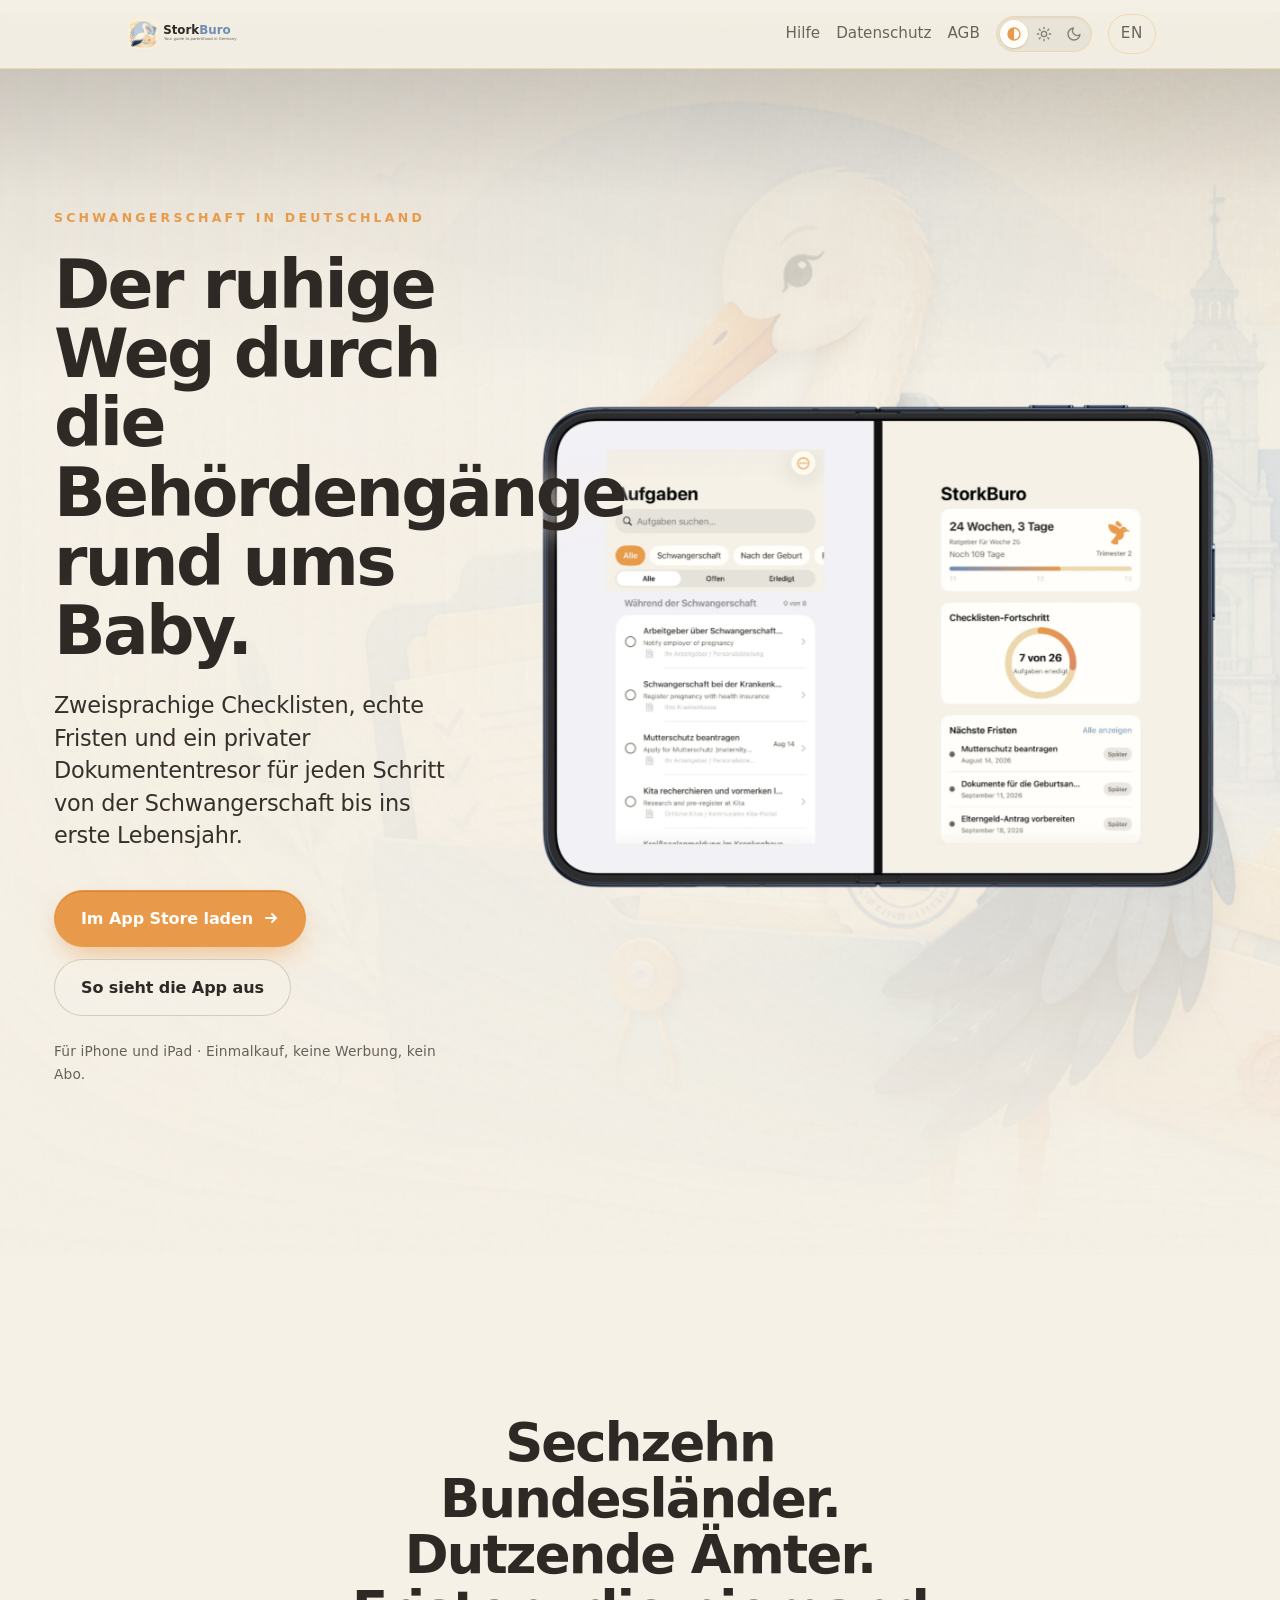
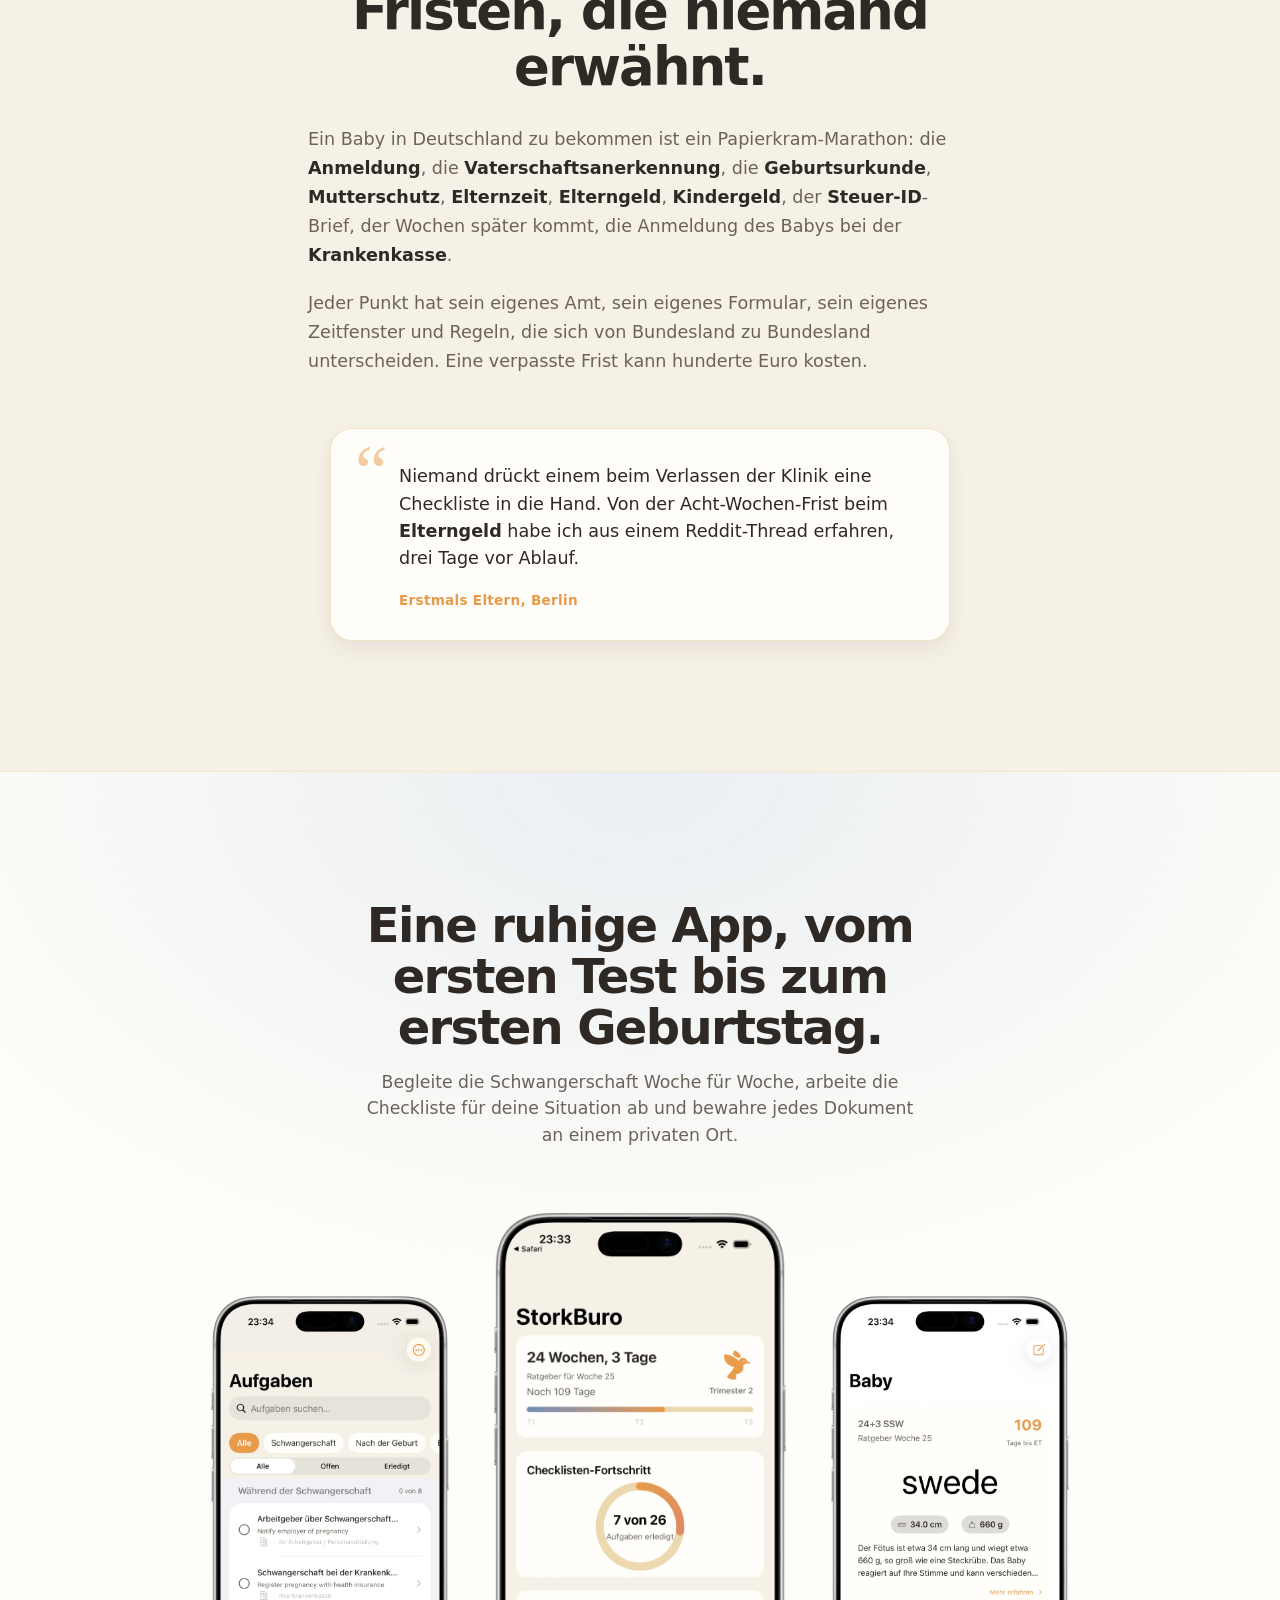
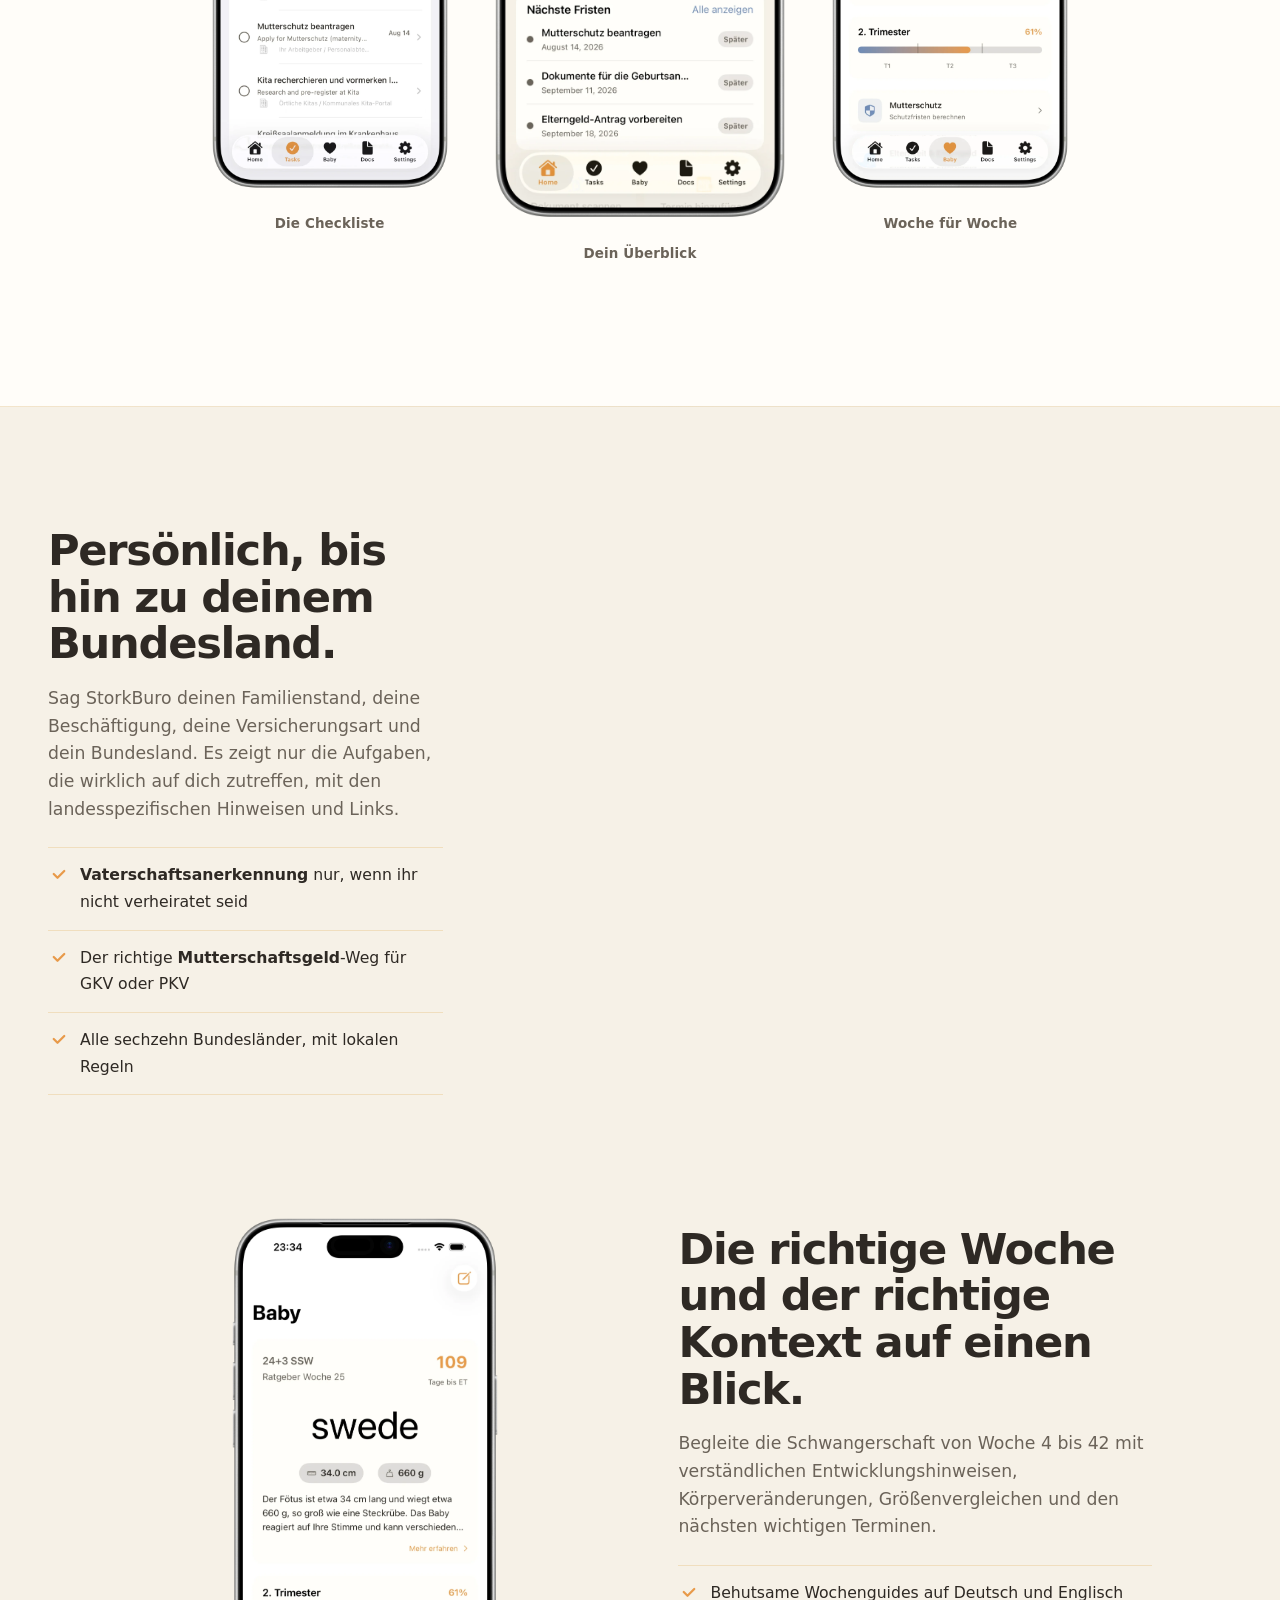
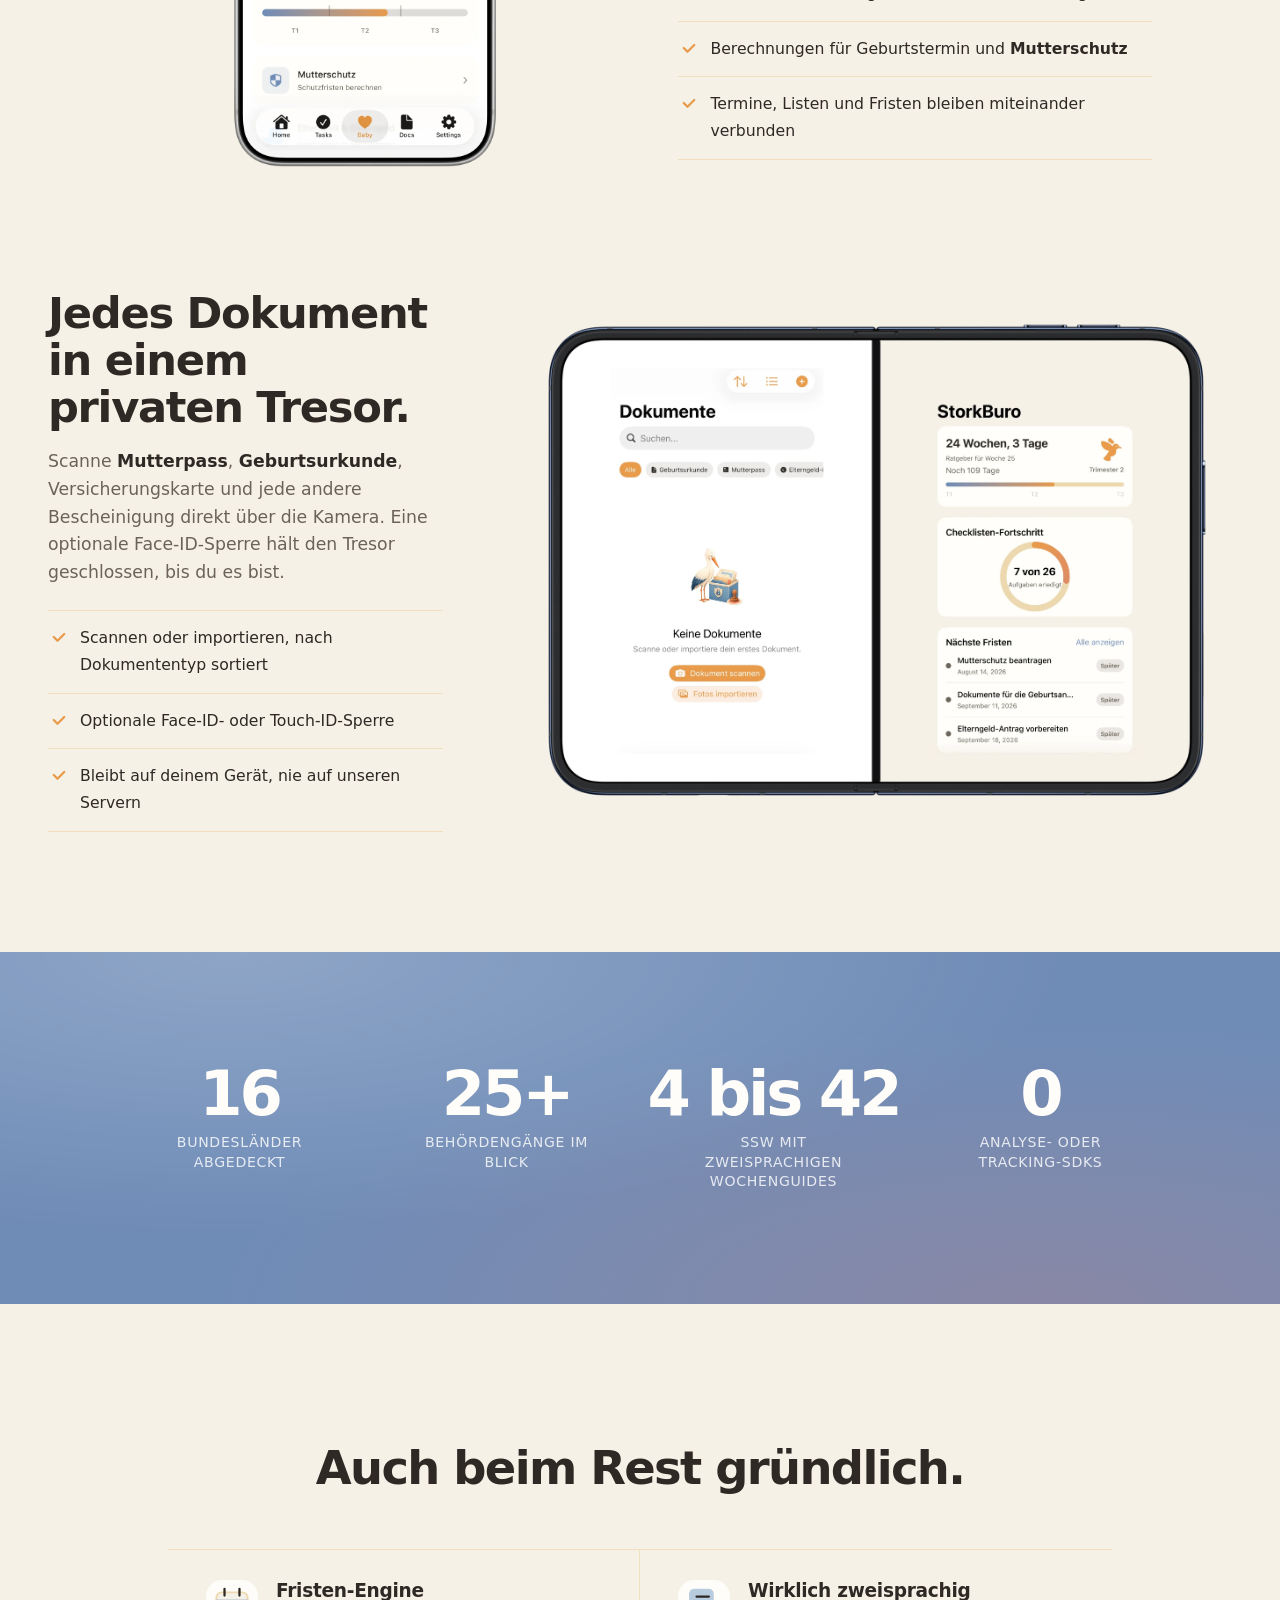
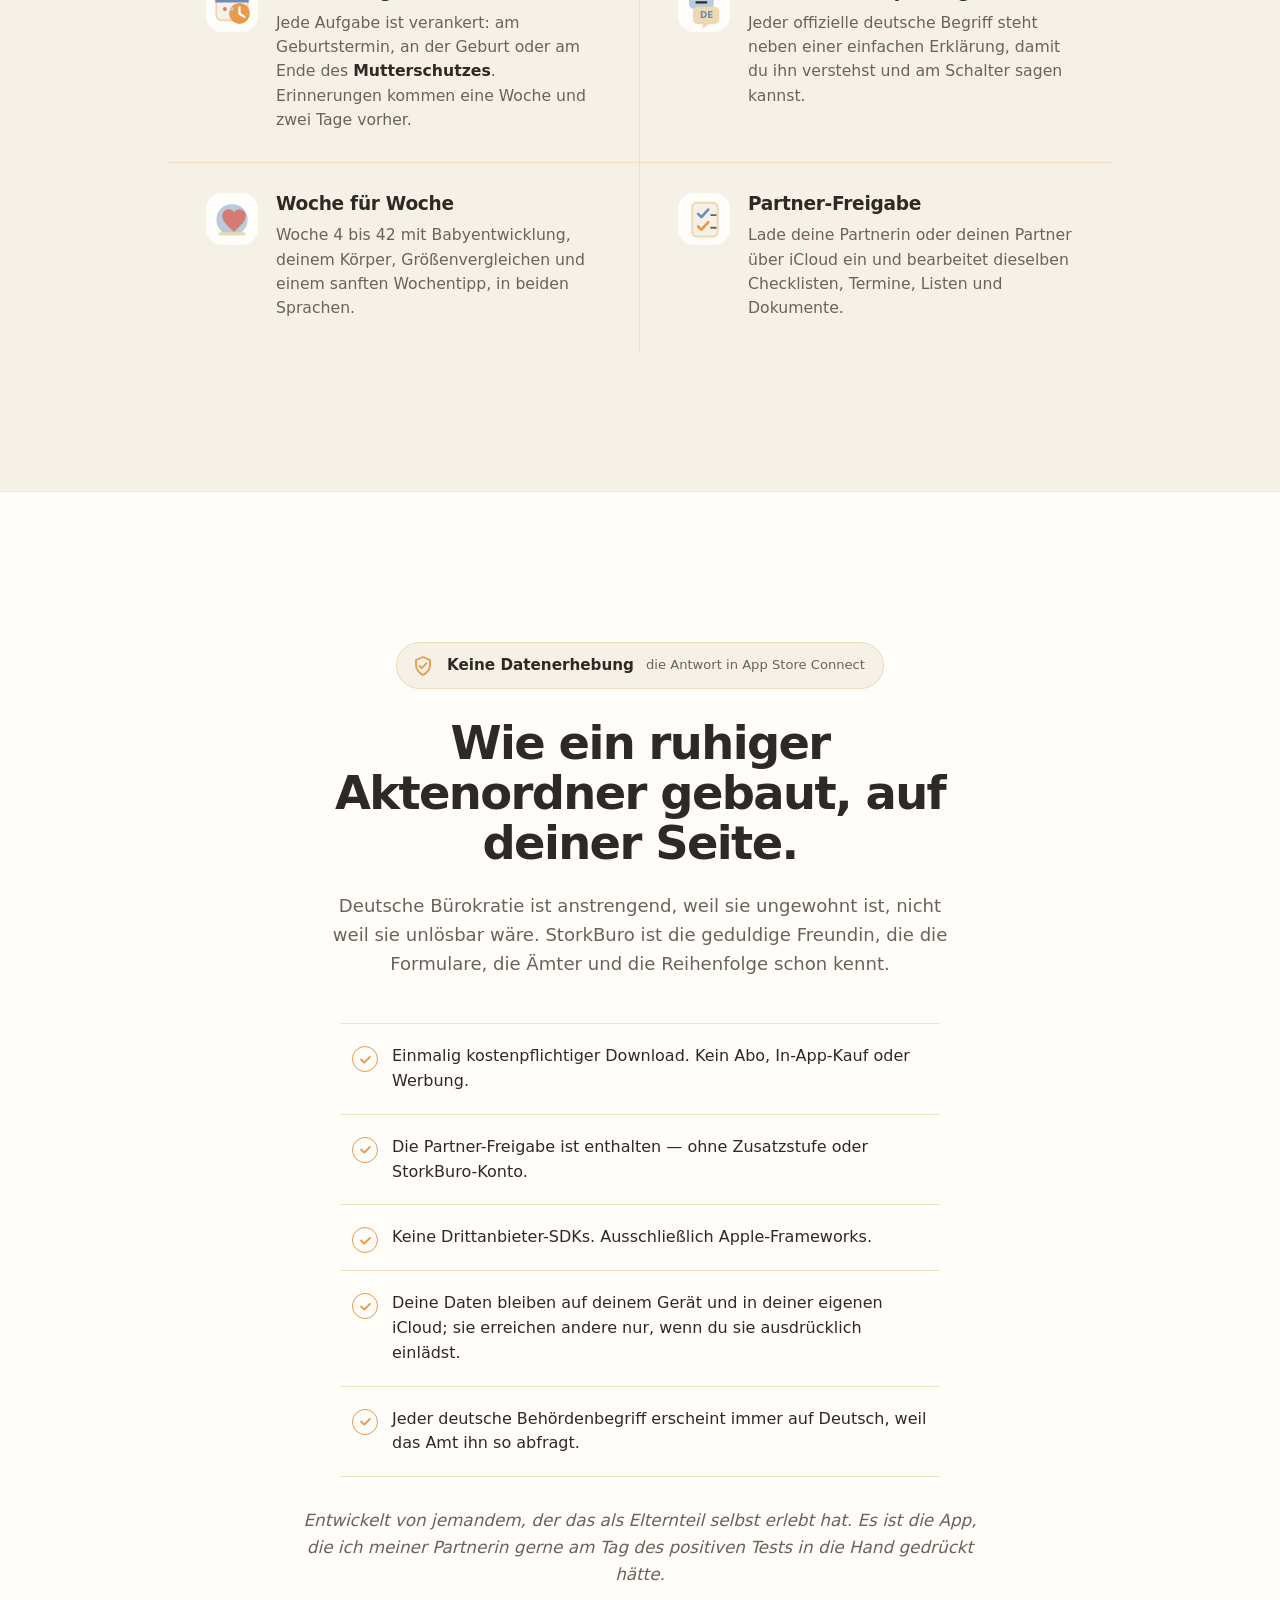
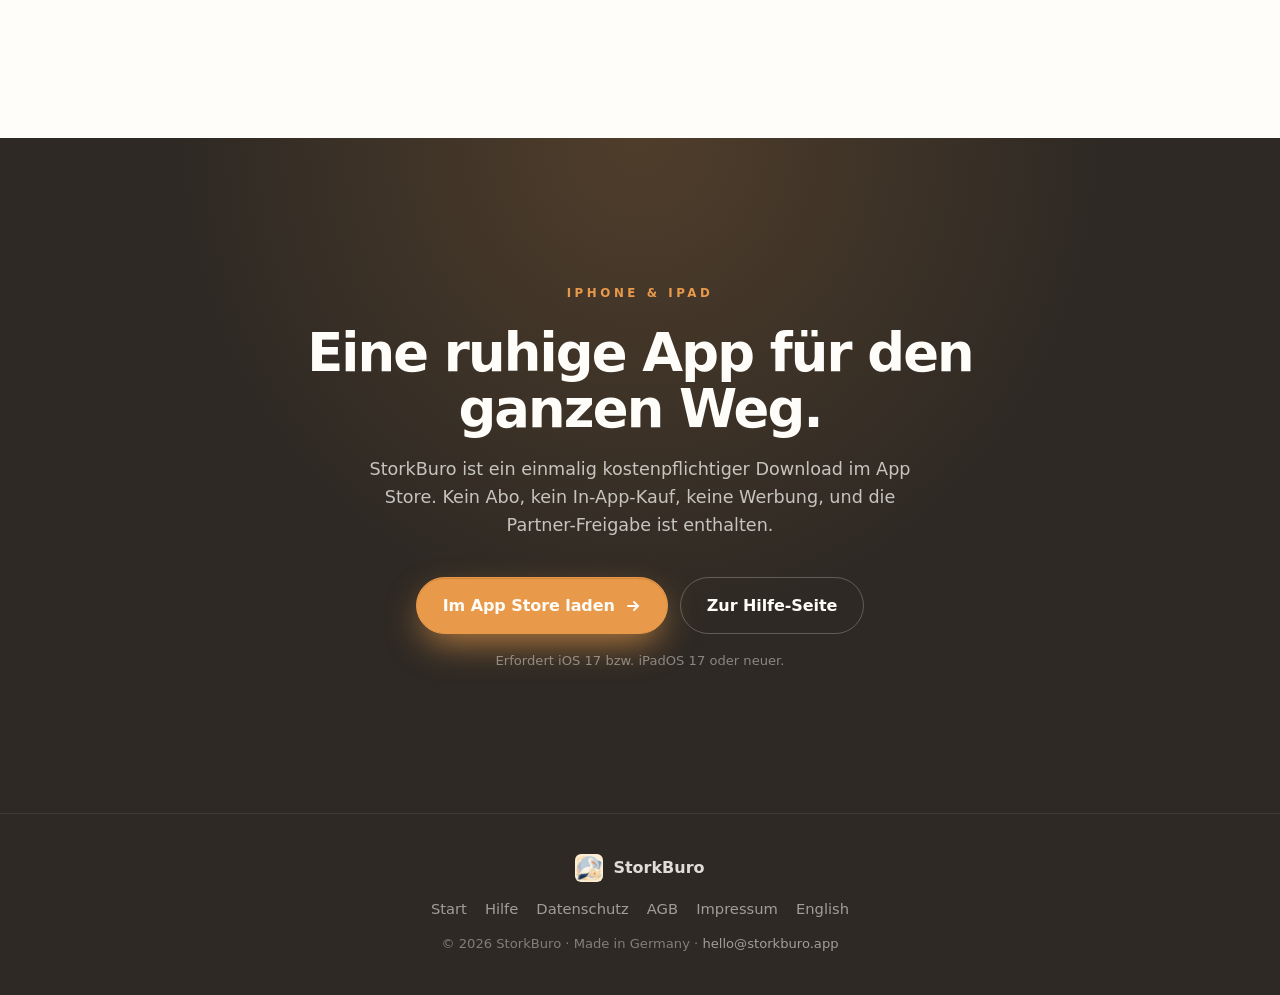
==== de/index.html @ 88c2c249 "init StorkBuro website" ====
<!DOCTYPE html><html lang="de"> <head><meta charset="UTF-8"><meta name="viewport" content="width=device-width, initial-scale=1.0"><title>StorkBuro — Der ruhige Bürokratie-Begleiter für Eltern in Deutschland</title><meta name="description" content="StorkBuro ist die datenschutzfreundliche iPhone- und iPad-App, die Eltern Schritt für Schritt durch die Bürokratie rund um die Geburt in Deutschland führt: zweisprachige Checklisten, Fristen, Dokumenten-Tresor, Schwangerschafts-Tracker. Einmalkauf für iPhone und iPad."><meta name="theme-color" content="#F6F1E7"><link rel="canonical" href="https://storkburo.app/de/"><script>(function(){try{var t=localStorage.getItem('storkburo-theme');if(t==='light'||t==='dark')document.documentElement.setAttribute('data-theme',t);}catch(e){}})();</script><meta property="og:title" content="StorkBuro — Der ruhige Bürokratie-Begleiter für Eltern in Deutschland"><meta property="og:description" content="StorkBuro ist die datenschutzfreundliche iPhone- und iPad-App, die Eltern Schritt für Schritt durch die Bürokratie rund um die Geburt in Deutschland führt: zweisprachige Checklisten, Fristen, Dokumenten-Tresor, Schwangerschafts-Tracker. Einmalkauf für iPhone und iPad."><meta property="og:type" content="website"><meta property="og:url" content="https://storkburo.app/de/"><meta property="og:image" content="https://storkburo.app/assets/social/og-hero-1200x630.png"><meta property="og:locale" content="de_DE"><meta property="og:locale:alternate" content="en_GB"><meta name="twitter:card" content="summary_large_image"><meta name="twitter:title" content="StorkBuro — Der ruhige Bürokratie-Begleiter für Eltern in Deutschland"><meta name="twitter:description" content="StorkBuro ist die datenschutzfreundliche iPhone- und iPad-App, die Eltern Schritt für Schritt durch die Bürokratie rund um die Geburt in Deutschland führt: zweisprachige Checklisten, Fristen, Dokumenten-Tresor, Schwangerschafts-Tracker. Einmalkauf für iPhone und iPad."><meta name="twitter:image" content="https://storkburo.app/assets/social/og-hero-1200x630.png"><link rel="icon" type="image/svg+xml" href="/assets/icons/favicon.svg"><link rel="icon" type="image/png" sizes="32x32" href="/assets/icons/favicon-32.png"><link rel="icon" type="image/png" sizes="16x16" href="/assets/icons/favicon-16.png"><link rel="apple-touch-icon" sizes="180x180" href="/assets/icons/apple-touch-icon.png"><link rel="alternate" hreflang="en" href="https://storkburo.app/"><link rel="alternate" hreflang="de" href="https://storkburo.app/de/"><link rel="alternate" hreflang="x-default" href="https://storkburo.app/"><link rel="stylesheet" href="/_astro/index.DBQy7M6f.css">
<link rel="stylesheet" href="/_astro/index.BB18Dica.css"></head> <body> <header class="site-header" data-sticky="true"> <nav class="site-nav" aria-label="Hauptnavigation"> <a class="brand" href="/de/" aria-label="StorkBuro Startseite"> <img src="/assets/brand/storkburo-lockup-horizontal.svg" alt="StorkBuro"> </a> <div class="nav-links"> <a href="/de/support/">Hilfe</a> <a href="/de/privacy/">Datenschutz</a> <a href="/de/terms/">AGB</a> <div id="theme-toggle" class="theme-segment theme-segment--md" role="radiogroup" aria-label="Erscheinungsbild"> <button type="button" role="radio" aria-checked="true" tabindex="0" data-theme-value="auto" class="theme-segment-btn" aria-label="Automatisch (Systemstandard)" title="Automatisch (Systemstandard)"> <svg viewBox="0 0 24 24" width="16" height="16" fill="none" stroke="currentColor" stroke-width="2" stroke-linecap="round" stroke-linejoin="round" aria-hidden="true"> <circle cx="12" cy="12" r="9"></circle> <path d="M12 3a9 9 0 0 0 0 18z" fill="currentColor" stroke="none"></path> </svg> </button> <button type="button" role="radio" aria-checked="false" tabindex="-1" data-theme-value="light" class="theme-segment-btn" aria-label="Hellmodus" title="Hellmodus"> <svg viewBox="0 0 24 24" width="16" height="16" fill="none" stroke="currentColor" stroke-width="2" stroke-linecap="round" stroke-linejoin="round" aria-hidden="true"> <circle cx="12" cy="12" r="4"></circle> <path d="M12 2v2M12 20v2M4.93 4.93l1.41 1.41M17.66 17.66l1.41 1.41M2 12h2M20 12h2M4.93 19.07l1.41-1.41M17.66 6.34l1.41-1.41"></path> </svg> </button> <button type="button" role="radio" aria-checked="false" tabindex="-1" data-theme-value="dark" class="theme-segment-btn" aria-label="Dunkelmodus" title="Dunkelmodus"> <svg viewBox="0 0 24 24" width="16" height="16" fill="none" stroke="currentColor" stroke-width="2" stroke-linecap="round" stroke-linejoin="round" aria-hidden="true"> <path d="M21 12.79A9 9 0 1 1 11.21 3 7 7 0 0 0 21 12.79z"></path> </svg> </button> </div> <a class="lang-toggle" href="/" aria-label="Read in English">EN</a> </div> </nav> </header>  <main> <section class="hero" aria-labelledby="hero-headline"> <div class="hero-bg" aria-hidden="true"> <img src="/assets/illustrations/website-hero.png" alt="" width="1792" height="941" loading="eager" decoding="async" fetchpriority="high"> <div class="hero-veil"></div> <div class="hero-grain"></div> </div> <div class="hero-layout"> <div class="hero-content"> <p class="hero-eyebrow">Schwangerschaft in Deutschland</p> <h1 id="hero-headline" class="hero-headline">Der ruhige Weg durch die Behördengänge rund ums Baby.</h1> <p class="hero-lede">Zweisprachige Checklisten, echte Fristen und ein privater Dokumententresor für jeden Schritt von der Schwangerschaft bis ins erste Lebensjahr.</p> <div class="hero-cta-row"> <a href="#download" class="cta-primary"> Im App Store laden <svg width="16" height="16" viewBox="0 0 16 16" fill="none" stroke="currentColor" stroke-width="2" stroke-linecap="round" aria-hidden="true"> <path d="M3 8h10M9 4l4 4-4 4"></path> </svg> </a> <a href="#showcase" class="cta-ghost">So sieht die App aus</a> </div> <p class="hero-meta">Für iPhone und iPad · Einmalkauf, keine Werbung, kein Abo.</p> </div> <figure class="device-mockup device-mockup--duo hero-device"> <img src="/assets/devices/de/duo-tasks-dashboard.webp" alt="Design-Mock-up von StorkBuro auf einem geöffneten iPhone Duo: Aufgaben und Schwangerschaftsübersicht nebeneinander." width="3093" height="2247" loading="eager" decoding="async" fetchpriority="high"> </figure> </div> </section>  <section class="story" id="story"> <div class="story-inner fade-in"> <h2>Sechzehn Bundesländer. Dutzende Ämter. Fristen, die niemand erwähnt.</h2> <p>
Ein Baby in Deutschland zu bekommen ist ein Papierkram-Marathon: die <strong>Anmeldung</strong>, die <strong>Vaterschaftsanerkennung</strong>, die <strong>Geburtsurkunde</strong>, <strong>Mutterschutz</strong>, <strong>Elternzeit</strong>, <strong>Elterngeld</strong>, <strong>Kindergeld</strong>, der <strong>Steuer-ID</strong>-Brief, der Wochen später kommt, die Anmeldung des Babys bei der <strong>Krankenkasse</strong>.
</p> <p>
Jeder Punkt hat sein eigenes Amt, sein eigenes Formular, sein eigenes Zeitfenster und Regeln, die sich von Bundesland zu Bundesland unterscheiden. Eine verpasste Frist kann hunderte Euro kosten.
</p> <figure class="story-quote"> <p>Niemand drückt einem beim Verlassen der Klinik eine Checkliste in die Hand. Von der Acht-Wochen-Frist beim <strong>Elterngeld</strong> habe ich aus einem Reddit-Thread erfahren, drei Tage vor Ablauf.</p> <figcaption>Erstmals Eltern, Berlin</figcaption> </figure> </div> </section>  <section class="showcase" id="showcase"> <div class="showcase-header fade-in"> <h2>Eine ruhige App, vom ersten Test bis zum ersten Geburtstag.</h2> <p>Begleite die Schwangerschaft Woche für Woche, arbeite die Checkliste für deine Situation ab und bewahre jedes Dokument an einem privaten Ort.</p> </div> <div class="showcase-stage"> <div class="showcase-item showcase-item--left"> <figure class="device-mockup device-mockup--iphone "> <img src="/assets/devices/de/iphone-17-pro-max-tasks.webp" alt="StorkBuro-Aufgaben auf dem iPhone 17 Pro Max: eine zweisprachige Checkliste deutscher Behördengänge." width="1470" height="3000" loading="lazy" decoding="async" fetchpriority="auto"> </figure> <p class="showcase-caption">Die Checkliste</p> </div> <div class="showcase-item showcase-item--lead"> <figure class="device-mockup device-mockup--iphone "> <img src="/assets/devices/de/iphone-17-pro-max-dashboard.webp" alt="StorkBuro auf dem iPhone 17 Pro Max mit aktueller Schwangerschaftswoche, Trimester-Fortschritt, Checklisten-Fortschritt und den nächsten Fristen." width="1470" height="3000" loading="lazy" decoding="async" fetchpriority="auto"> </figure> <p class="showcase-caption">Dein Überblick</p> </div> <div class="showcase-item showcase-item--right"> <figure class="device-mockup device-mockup--iphone "> <img src="/assets/devices/de/iphone-17-pro-max-baby.webp" alt="StorkBuro-Schwangerschafts-Tracker auf dem iPhone 17 Pro Max mit aktueller Woche, Größenvergleich, Länge und Gewicht." width="1470" height="3000" loading="lazy" decoding="async" fetchpriority="auto"> </figure> <p class="showcase-caption">Woche für Woche</p> </div> </div> </section>  <section class="feature-split feature-split--duo"> <div class="fs-copy fade-in"> <h2>Persönlich, bis hin zu deinem Bundesland.</h2> <p>
Sag StorkBuro deinen Familienstand, deine Beschäftigung, deine Versicherungsart und dein Bundesland. Es zeigt nur die Aufgaben, die wirklich auf dich zutreffen, mit den landesspezifischen Hinweisen und Links.
</p> <ul class="fs-points"> <li><strong>Vaterschaftsanerkennung</strong> nur, wenn ihr nicht verheiratet seid</li> <li>Der richtige <strong>Mutterschaftsgeld</strong>-Weg für GKV oder PKV</li> <li>Alle sechzehn Bundesländer, mit lokalen Regeln</li> </ul> </div> <div class="fs-media"> <figure class="device-mockup device-mockup--duo "> <img src="/assets/devices/de/duo-tasks-settings.webp" alt="Duo-Design-Mock-up von StorkBuro mit personalisierter Aufgabenliste und Schwangerschaftseinstellungen nebeneinander." width="3093" height="2247" loading="lazy" decoding="async" fetchpriority="auto"> </figure> </div> </section>  <section class="feature-split feature-split--reverse"> <div class="fs-copy fade-in"> <h2>Die richtige Woche und der richtige Kontext auf einen Blick.</h2> <p>
Begleite die Schwangerschaft von Woche 4 bis 42 mit verständlichen Entwicklungshinweisen, Körperveränderungen, Größenvergleichen und den nächsten wichtigen Terminen.
</p> <ul class="fs-points"> <li>Behutsame Wochenguides auf Deutsch und Englisch</li> <li>Berechnungen für Geburtstermin und <strong>Mutterschutz</strong></li> <li>Termine, Listen und Fristen bleiben miteinander verbunden</li> </ul> </div> <div class="fs-media"> <figure class="device-mockup device-mockup--iphone "> <img src="/assets/devices/de/iphone-17-pro-max-baby.webp" alt="StorkBuros Schwangerschaftsbegleitung Woche für Woche auf dem iPhone 17 Pro Max." width="1470" height="3000" loading="lazy" decoding="async" fetchpriority="auto"> </figure> </div> </section>  <section class="feature-split feature-split--duo"> <div class="fs-copy fade-in"> <h2>Jedes Dokument in einem privaten Tresor.</h2> <p>
Scanne <strong>Mutterpass</strong>, <strong>Geburtsurkunde</strong>, Versicherungskarte und jede andere Bescheinigung direkt über die Kamera. Eine optionale Face-ID-Sperre hält den Tresor geschlossen, bis du es bist.
</p> <ul class="fs-points"> <li>Scannen oder importieren, nach Dokumententyp sortiert</li> <li>Optionale Face-ID- oder Touch-ID-Sperre</li> <li>Bleibt auf deinem Gerät, nie auf unseren Servern</li> </ul> </div> <div class="fs-media"> <figure class="device-mockup device-mockup--duo "> <img src="/assets/devices/de/duo-docs-dashboard.webp" alt="Duo-Design-Mock-up von StorkBuro mit privatem Dokumenten-Tresor neben der Schwangerschaftsübersicht." width="3093" height="2247" loading="lazy" decoding="async" fetchpriority="auto"> </figure> </div> </section>  <section class="highlights" aria-label="StorkBuro auf einen Blick"> <div class="highlights-grid"> <div class="highlight-item fade-in"><h3>16</h3><p>Bundesländer abgedeckt</p></div> <div class="highlight-item fade-in"><h3>25+</h3><p>Behördengänge im Blick</p></div> <div class="highlight-item fade-in"><h3>4&nbsp;bis&nbsp;42</h3><p>SSW mit zweisprachigen Wochenguides</p></div> <div class="highlight-item fade-in"><h3>0</h3><p>Analyse- oder Tracking-SDKs</p></div> </div> </section>  <section class="capabilities"> <div class="capabilities-header fade-in"> <h2>Auch beim Rest gründlich.</h2> </div> <div class="capabilities-grid"> <div class="capability fade-in"> <img src="/assets/ui/feature-deadlines.svg" alt=""> <div> <h3>Fristen-Engine</h3> <p>Jede Aufgabe ist verankert: am Geburtstermin, an der Geburt oder am Ende des <strong>Mutterschutzes</strong>. Erinnerungen kommen eine Woche und zwei Tage vorher.</p> </div> </div> <div class="capability fade-in"> <img src="/assets/ui/feature-bilingual.svg" alt=""> <div> <h3>Wirklich zweisprachig</h3> <p>Jeder offizielle deutsche Begriff steht neben einer einfachen Erklärung, damit du ihn verstehst und am Schalter sagen kannst.</p> </div> </div> <div class="capability fade-in"> <img src="/assets/ui/feature-pregnancy.svg" alt=""> <div> <h3>Woche für Woche</h3> <p>Woche 4 bis 42 mit Babyentwicklung, deinem Körper, Größenvergleichen und einem sanften Wochentipp, in beiden Sprachen.</p> </div> </div> <div class="capability fade-in"> <img src="/assets/ui/feature-checklists.svg" alt=""> <div> <h3>Partner-Freigabe</h3> <p>Lade deine Partnerin oder deinen Partner über iCloud ein und bearbeitet dieselben Checklisten, Termine, Listen und Dokumente.</p> </div> </div> </div> </section>  <section class="privacy"> <div class="privacy-inner fade-in"> <span class="privacy-badge"> <svg viewBox="0 0 24 24" aria-hidden="true"> <path d="M12 3l7 3v5c0 5-3.5 8-7 10-3.5-2-7-5-7-10V6l7-3z"></path> <path d="M8.5 12l2.2 2.2 4.8-5"></path> </svg> <b>Keine Datenerhebung</b> <span>die Antwort in App Store Connect</span> </span> <h2>Wie ein ruhiger Aktenordner gebaut, auf deiner Seite.</h2> <p class="privacy-lede">
Deutsche Bürokratie ist anstrengend, weil sie ungewohnt ist, nicht weil sie unlösbar wäre. StorkBuro ist die geduldige Freundin, die die Formulare, die Ämter und die Reihenfolge schon kennt.
</p> <ul class="promise"> <li>Einmalig kostenpflichtiger Download. Kein Abo, In-App-Kauf oder Werbung.</li> <li>Die Partner-Freigabe ist enthalten — ohne Zusatzstufe oder StorkBuro-Konto.</li> <li>Keine Drittanbieter-SDKs. Ausschließlich Apple-Frameworks.</li> <li>Deine Daten bleiben auf deinem Gerät und in deiner eigenen iCloud; sie erreichen andere nur, wenn du sie ausdrücklich einlädst.</li> <li>Jeder deutsche Behördenbegriff erscheint immer auf Deutsch, weil das Amt ihn so abfragt.</li> </ul> <p class="privacy-coda">
Entwickelt von jemandem, der das als Elternteil selbst erlebt hat. Es ist die App, die ich meiner Partnerin gerne am Tag des positiven Tests in die Hand gedrückt hätte.
</p> </div> </section>  <section class="cta-section" id="download"> <div class="cta-section-inner"> <p class="cta-eyebrow fade-in">iPhone &amp; iPad</p> <h2 class="fade-in">Eine ruhige App für den ganzen Weg.</h2> <p class="lead fade-in">
StorkBuro ist ein einmalig kostenpflichtiger Download im App Store. Kein Abo, kein In-App-Kauf, keine Werbung, und die Partner-Freigabe ist enthalten.
</p> <div class="cta-row fade-in"> <a href="#" class="cta-primary" id="app-store-link" data-todo="APP_STORE_URL in src/config.ts eintragen, sobald der App-Store-Link existiert.">
Im App Store laden
<svg width="16" height="16" viewBox="0 0 16 16" fill="none" stroke="currentColor" stroke-width="2" stroke-linecap="round" aria-hidden="true"><path d="M3 8h10M9 4l4 4-4 4"></path></svg> </a> <a href="/de/support/" class="cta-ghost">Zur Hilfe-Seite</a> </div> <p class="form-note fade-in">Erfordert iOS 17 bzw. iPadOS 17 oder neuer.</p> </div> </section> </main> <script>
    const io = new IntersectionObserver((entries) => {
      entries.forEach(e => { if (e.isIntersecting) e.target.classList.add('visible'); });
    }, { threshold: 0.12, rootMargin: '0px 0px -60px 0px' });
    document.querySelectorAll('.fade-in').forEach(el => io.observe(el));
  </script>  <footer class="site-footer"> <div class="footer-brand"> <img src="/assets/brand/storkburo-mark.svg" alt=""> <span>StorkBuro</span> </div> <nav class="footer-links" aria-label="Fußzeile"> <a href="/de/">Start</a> <a href="/de/support/">Hilfe</a> <a href="/de/privacy/">Datenschutz</a> <a href="/de/terms/">AGB</a> <a href="/de/impressum/">Impressum</a> <a href="/">English</a> </nav> <p>
&copy; 2026 StorkBuro &middot; Made in Germany &middot;
<a class="mail" href="mailto:hello@storkburo.app">hello@storkburo.app</a> </p> </footer> <script src="/assets/theme.js" defer></script> </body> </html>
---- _astro/index.DBQy7M6f.css ----
*,*:before,*:after{box-sizing:border-box;margin:0;padding:0}:root{--background: #F6F1E7;--background-secondary: #EED8B0;--surface: #FFFDF9;--parchment: #EED8B0;--powder-blue: #B8CCE0;--storybook-blue: #6F8CB7;--stork-beak: #E89A4A;--stork-beak-hover: #D08236;--soft-coral: #D47C73;--text-primary: #2E2924;--text-secondary: #6B6359;--inverse-band: #2E2924;--inverse-band-on: #FFFDF9;--card-radius: 16px;--card-shadow: 0 18px 45px rgba(46, 41, 36, .1);--soft-shadow: 0 8px 20px rgba(46, 41, 36, .08);--shadow: 0 8px 20px rgba(46, 41, 36, .08)}@media(prefers-color-scheme:dark){:root:not([data-theme=light]){--background: #1C1B19;--background-secondary: #292621;--surface: #33302B;--parchment: #61543D;--powder-blue: #596B82;--storybook-blue: #85A1C9;--stork-beak: #F0A657;--stork-beak-hover: #F5B775;--soft-coral: #E08A80;--text-primary: #F0EAE0;--text-secondary: #A69E91;--inverse-band: #0F0E0C;--inverse-band-on: #F0EAE0;--card-shadow: 0 18px 45px rgba(0, 0, 0, .35);--soft-shadow: 0 8px 20px rgba(0, 0, 0, .28);--shadow: 0 8px 20px rgba(0, 0, 0, .32)}}:root[data-theme=dark]{--background: #1C1B19;--background-secondary: #292621;--surface: #33302B;--parchment: #61543D;--powder-blue: #596B82;--storybook-blue: #85A1C9;--stork-beak: #F0A657;--stork-beak-hover: #F5B775;--soft-coral: #E08A80;--text-primary: #F0EAE0;--text-secondary: #A69E91;--inverse-band: #0F0E0C;--inverse-band-on: #F0EAE0;--card-shadow: 0 18px 45px rgba(0, 0, 0, .35);--soft-shadow: 0 8px 20px rgba(0, 0, 0, .28);--shadow: 0 8px 20px rgba(0, 0, 0, .32)}html{font-size:16px;scroll-behavior:smooth;-webkit-font-smoothing:antialiased;-moz-osx-font-smoothing:grayscale}body{background:var(--background);color:var(--text-primary);font-family:-apple-system,BlinkMacSystemFont,SF Pro Text,Segoe UI,system-ui,sans-serif;line-height:1.7;overflow-x:hidden}h1,h2,h3{font-family:-apple-system,BlinkMacSystemFont,SF Pro Rounded,system-ui,sans-serif;font-weight:700;line-height:1.2;letter-spacing:-.015em;color:var(--text-primary)}a{color:var(--stork-beak);text-decoration-color:#e89a4a59;text-underline-offset:.18em}a:hover{text-decoration-color:var(--stork-beak)}.site-header{background:#f6f1e7eb;border-bottom:1px solid var(--parchment);backdrop-filter:saturate(180%) blur(14px);-webkit-backdrop-filter:saturate(180%) blur(14px)}.site-header[data-sticky=true]{position:sticky;top:0;z-index:50}@media(prefers-color-scheme:dark){:root:not([data-theme=light]) .site-header{background:#1c1b19eb}}:root[data-theme=dark] .site-header{background:#1c1b19eb}.site-nav{display:flex;align-items:center;justify-content:space-between;gap:24px;max-width:1080px;margin:0 auto;padding:14px 24px}.brand{display:inline-flex;align-items:center;text-decoration:none}.brand img{height:36px;width:auto}.nav-links{display:flex;flex-wrap:wrap;align-items:center;gap:16px}.nav-links a{color:var(--text-secondary);font-size:.95rem;text-decoration:none;font-weight:500}.nav-links a:hover,.nav-links a[aria-current=page]{color:var(--text-primary)}.lang-toggle{font-size:.85rem;letter-spacing:.04em;padding:6px 12px;border-radius:999px;border:1px solid var(--parchment);color:var(--text-secondary);text-decoration:none}.lang-toggle:hover{border-color:var(--stork-beak);color:var(--stork-beak)}.theme-segment{display:inline-flex;align-items:center;padding:3px;gap:2px;background:color-mix(in srgb,var(--text-primary) 5%,transparent);border:1px solid var(--parchment);border-radius:999px;box-shadow:inset 0 1px 2px color-mix(in srgb,var(--text-primary) 7%,transparent)}.theme-segment--sm{padding:2px;gap:1px}.theme-segment-btn{display:inline-flex;align-items:center;justify-content:center;width:28px;height:28px;padding:0;background:transparent;border:none;border-radius:999px;color:color-mix(in srgb,var(--text-secondary) 80%,transparent);cursor:pointer;transition:background .18s ease,color .18s ease,box-shadow .18s ease;font-family:inherit}.theme-segment--sm .theme-segment-btn{width:26px;height:26px}.theme-segment-btn:hover{color:var(--text-primary);background:color-mix(in srgb,var(--surface) 50%,transparent)}.theme-segment-btn[aria-checked=true]{background:var(--surface);color:var(--stork-beak);box-shadow:0 1px 2px color-mix(in srgb,var(--text-primary) 14%,transparent),0 0 0 1px color-mix(in srgb,var(--parchment) 60%,transparent)}.theme-segment-btn[aria-checked=true]:hover{background:var(--surface);color:var(--stork-beak)}.theme-segment-btn:focus-visible{outline:2px solid var(--stork-beak);outline-offset:2px}.theme-segment-btn svg{display:block;pointer-events:none}.site-footer{background:var(--inverse-band);border-top:1px solid rgba(255,253,249,.08);padding:40px 24px;text-align:center}.site-footer .footer-brand{display:inline-flex;gap:10px;align-items:center;margin-bottom:14px}.site-footer .footer-brand img{height:28px;width:auto}.site-footer .footer-brand span{color:#fffdf9d9;font-weight:600}.site-footer .footer-links{display:flex;flex-wrap:wrap;gap:18px;justify-content:center;margin-bottom:12px}.site-footer .footer-links a{color:#fffdf98c;text-decoration:none;font-size:.92rem;transition:color .2s}.site-footer .footer-links a:hover{color:#fffdf9}.site-footer p{color:#fffdf966;font-size:.82rem}.site-footer a.mail{color:#fffdf98c;text-decoration:none}.site-footer a.mail:hover{color:var(--stork-beak)}.legal-footer{border-top:1px solid var(--parchment);margin:56px auto 0;max-width:840px;padding:28px 24px 44px;background:transparent;text-align:left}.legal-footer .footer-links{display:flex;flex-wrap:wrap;gap:16px;margin-bottom:10px}.legal-footer .footer-links a{color:var(--text-secondary);font-size:.9rem;text-decoration:none}.legal-footer .footer-links a:hover{color:var(--text-primary)}.legal-footer p{color:var(--text-secondary);font-size:.85rem;opacity:.9}.container{max-width:1080px;margin:0 auto;padding:0 24px}section{padding:96px 0}.section-label{font-size:.82rem;letter-spacing:.22em;text-transform:uppercase;color:var(--stork-beak);font-weight:700;margin-bottom:16px}.legal-main{margin:0 auto;max-width:840px;padding:64px 24px 32px}.page-hero{padding-bottom:40px}.eyebrow{color:var(--stork-beak);font-size:.82rem;font-weight:700;letter-spacing:.22em;margin-bottom:12px;text-transform:uppercase}.legal-main h1{font-size:clamp(2rem,4.5vw,2.6rem);margin-bottom:16px}.legal-main h2{font-size:1.32rem;margin-bottom:12px}.legal-main h3{font-size:1rem;margin-bottom:6px}.lead{color:var(--text-secondary);font-size:1.1rem;max-width:680px}.updated{color:var(--text-secondary);font-size:.88rem;margin-top:14px;opacity:.85}.legal-main p,.legal-main li,.legal-main dd{color:var(--text-secondary)}.legal-main strong{color:var(--text-primary)}.content-section{border-top:1px solid var(--parchment);padding:32px 0}.content-section p+p{margin-top:12px}.legal-main ul,.legal-main ol{margin:12px 0 0 1.25rem}.legal-main li+li{margin-top:8px}.summary-grid,.faq-list{display:grid;gap:14px;margin-top:18px}.summary-grid{grid-template-columns:repeat(2,minmax(0,1fr))}.summary-item,.faq-item,.note,.contact-block{background:var(--surface);border:1px solid var(--parchment);border-radius:var(--card-radius);padding:18px}.summary-item p,.faq-item p,.note p{font-size:.96rem}.summary-label{display:block;color:var(--text-primary);font-size:.86rem;font-weight:700;margin-bottom:4px}.contact-block{background:var(--background-secondary);border-left:3px solid var(--stork-beak);border-radius:0 12px 12px 0;padding:18px 22px}@media(prefers-color-scheme:dark){:root:not([data-theme=light]) .contact-block{background:var(--surface)}}:root[data-theme=dark] .contact-block{background:var(--surface)}.contact-block p{color:var(--text-primary)}.nutrition-label{background:var(--surface);border:1px solid var(--parchment);border-radius:var(--card-radius);overflow:hidden;margin-top:20px}.nutrition-feature{display:grid;grid-template-columns:auto minmax(0,1fr);gap:18px;align-items:center;padding:22px}.nutrition-grid{border-top:1px solid var(--parchment);display:grid;grid-template-columns:repeat(3,minmax(0,1fr))}.nutrition-item{display:grid;grid-template-columns:auto minmax(0,1fr);gap:12px;padding:18px}.nutrition-item+.nutrition-item{border-left:1px solid var(--parchment)}.nutrition-symbol{width:48px;height:48px;border-radius:14px;background:var(--background);border:1px solid var(--parchment);color:var(--stork-beak);display:inline-flex;align-items:center;justify-content:center}.nutrition-feature .nutrition-symbol{width:58px;height:58px}.nutrition-symbol svg{width:25px;height:25px;stroke:currentColor;stroke-width:1.8;stroke-linecap:round;stroke-linejoin:round;fill:none}.nutrition-feature .nutrition-symbol svg{width:31px;height:31px}.nutrition-copy h3{margin-bottom:4px;color:var(--text-primary)}.nutrition-status{display:block;color:var(--storybook-blue);font-size:.84rem;font-weight:700;letter-spacing:.02em;margin-top:4px;text-transform:uppercase}@media(prefers-reduced-motion:reduce){html{scroll-behavior:auto}}@media(max-width:680px){section{padding:72px 0}.site-nav{flex-direction:column;align-items:flex-start;gap:12px}.nav-links{width:100%;justify-content:flex-start}.legal-main{padding:40px 20px 24px}.legal-main h1{font-size:1.9rem}.lead{font-size:1.02rem}.summary-grid,.nutrition-feature,.nutrition-item,.nutrition-grid{grid-template-columns:1fr}.nutrition-item+.nutrition-item{border-left:0;border-top:1px solid var(--parchment)}}
---- _astro/index.BB18Dica.css ----
.hero{position:relative;isolation:isolate;min-height:88vh;min-height:88svh;display:flex;align-items:center;overflow:hidden;margin-top:-57px;padding-top:57px}.hero-bg{position:absolute;inset:0;z-index:-1}.hero-bg img{width:100%;height:100%;object-fit:cover;object-position:76% 38%;opacity:.42;display:block;transform:scale(1.04);animation:hero-zoom 16s cubic-bezier(.2,.8,.2,1) forwards}@keyframes hero-zoom{0%{transform:scale(1.09)}to{transform:scale(1)}}@media(prefers-reduced-motion:reduce){.hero-bg img{animation:none;transform:none}}.hero-veil{position:absolute;inset:0;pointer-events:none;background:linear-gradient(180deg,color-mix(in srgb,var(--text-primary) 28%,transparent) 0%,color-mix(in srgb,var(--text-primary) 6%,transparent) 15%,transparent 30%),linear-gradient(90deg,color-mix(in srgb,var(--background) 96%,transparent),color-mix(in srgb,var(--background) 82%,transparent) 44%,color-mix(in srgb,var(--background) 58%,transparent),color-mix(in srgb,var(--background) 42%,transparent)),linear-gradient(180deg,transparent 55%,color-mix(in srgb,var(--background) 42%,transparent) 75%,color-mix(in srgb,var(--background) 82%,transparent) 91%,var(--background) 100%)}.hero-grain{position:absolute;inset:0;pointer-events:none;background-image:url("data:image/svg+xml;utf8,<svg viewBox='0 0 200 200' xmlns='http://www.w3.org/2000/svg'><filter id='n'><feTurbulence type='fractalNoise' baseFrequency='0.85' numOctaves='2' stitchTiles='stitch'/><feColorMatrix values='0 0 0 0 0.18 0 0 0 0 0.16 0 0 0 0 0.14 0 0 0 0.85 0'/></filter><rect width='100%25' height='100%25' filter='url(%23n)' opacity='0.5'/></svg>");opacity:.05;mix-blend-mode:multiply}@media(prefers-color-scheme:dark){:root:not([data-theme=light]) .hero-grain{mix-blend-mode:overlay;opacity:.08}}:root[data-theme=dark] .hero-grain{mix-blend-mode:overlay;opacity:.08}.hero-layout{position:relative;z-index:1;width:100%;max-width:1280px;margin:0 auto;padding:clamp(96px,11vw,138px) clamp(24px,5vw,54px) 72px;display:grid;grid-template-columns:minmax(320px,.8fr) minmax(500px,1.35fr);align-items:center;gap:clamp(34px,5vw,76px)}.hero-content{max-width:560px;text-align:left}.hero-device{width:min(100%,760px);justify-self:end}.hero-eyebrow{font-size:.78rem;letter-spacing:.26em;text-transform:uppercase;font-weight:700;color:var(--stork-beak);margin:0 0 22px;animation:hero-rise .9s .05s ease-out both}.hero-headline{max-width:16ch;font-family:-apple-system,BlinkMacSystemFont,SF Pro Rounded,SF Pro Display,system-ui,sans-serif;font-size:clamp(2.65rem,5.3vw,4.8rem);font-weight:800;letter-spacing:-.04em;line-height:1.02;color:var(--text-primary);margin:0;text-shadow:0 1px 28px color-mix(in srgb,var(--background) 78%,transparent);animation:hero-rise 1s .15s ease-out both}.hero-lede{max-width:44ch;margin:24px 0 0;font-size:clamp(1.1rem,1.9vw,1.4rem);font-weight:500;letter-spacing:-.01em;line-height:1.45;color:color-mix(in srgb,var(--text-primary) 88%,var(--text-secondary));text-shadow:0 1px 20px color-mix(in srgb,var(--background) 72%,transparent);animation:hero-rise 1s .3s ease-out both}.hero-cta-row{display:flex;flex-wrap:wrap;gap:12px;margin-top:38px;animation:hero-rise 1s .45s ease-out both}.hero-meta{margin-top:24px;font-size:.86rem;letter-spacing:.01em;color:color-mix(in srgb,var(--text-primary) 72%,transparent);text-shadow:0 1px 14px color-mix(in srgb,var(--background) 60%,transparent);animation:hero-rise 1s .6s ease-out both}@keyframes hero-rise{0%{opacity:0;transform:translateY(16px)}to{opacity:1;transform:translateY(0)}}@media(prefers-reduced-motion:reduce){.hero-eyebrow,.hero-headline,.hero-lede,.hero-cta-row,.hero-meta{animation:none}}.cta-primary,.cta-ghost{display:inline-flex;align-items:center;gap:10px;padding:14px 26px;font-size:1rem;font-weight:600;letter-spacing:-.005em;border-radius:999px;text-decoration:none;cursor:pointer;font-family:inherit;transition:transform .16s ease-out,background .25s ease,border-color .25s ease,box-shadow .25s ease,color .25s ease}.cta-primary{background:var(--stork-beak);color:#fffdf9;border:1px solid var(--stork-beak);box-shadow:0 1px color-mix(in srgb,var(--stork-beak-hover) 90%,transparent) inset,0 12px 30px -10px color-mix(in srgb,var(--stork-beak) 70%,transparent)}.cta-primary:hover{background:var(--stork-beak-hover);border-color:var(--stork-beak-hover);transform:translateY(-2px);box-shadow:0 1px #ffffff2e inset,0 18px 40px -12px color-mix(in srgb,var(--stork-beak) 70%,transparent)}.cta-primary:active{transform:translateY(0) scale(.97)}.cta-ghost{background:color-mix(in srgb,var(--background) 82%,transparent);color:var(--text-primary);border:1px solid color-mix(in srgb,var(--text-primary) 18%,transparent);backdrop-filter:blur(10px);-webkit-backdrop-filter:blur(10px)}.cta-ghost:hover{background:color-mix(in srgb,var(--background) 95%,transparent);border-color:color-mix(in srgb,var(--text-primary) 38%,transparent);transform:translateY(-2px)}.cta-ghost:active{transform:translateY(0) scale(.97)}@media(prefers-reduced-transparency:reduce){.cta-ghost{background:var(--surface);backdrop-filter:none;-webkit-backdrop-filter:none}}.story{padding:clamp(96px,14vw,160px) 0 clamp(80px,11vw,130px);background:var(--background)}.story-inner{max-width:720px;margin:0 auto;padding:0 28px;text-align:center}.story h2{font-family:-apple-system,BlinkMacSystemFont,SF Pro Rounded,system-ui,sans-serif;font-size:clamp(2.1rem,5vw,3.3rem);font-weight:700;letter-spacing:-.035em;line-height:1.06;color:var(--text-primary);margin-bottom:30px}.story p{font-size:1.1rem;line-height:1.66;color:var(--text-secondary);margin-bottom:18px;text-align:left}.story strong{color:var(--text-primary);font-weight:600}.story-quote{margin:52px auto 0;max-width:620px;text-align:left;padding:34px 34px 28px;background:var(--surface);border-radius:22px;border:1px solid color-mix(in srgb,var(--parchment) 70%,transparent);box-shadow:var(--soft-shadow);position:relative}.story-quote:before{content:"“";position:absolute;top:6px;left:24px;font-family:Georgia,Times New Roman,serif;font-size:4.6rem;line-height:1;color:var(--stork-beak);opacity:.5}.story-quote p{color:var(--text-primary);font-size:1.1rem;line-height:1.56;margin:0;padding-left:34px}.story-quote figcaption{display:block;margin:16px 0 0 34px;font-size:.85rem;font-style:normal;font-weight:600;color:var(--stork-beak);letter-spacing:.02em}.device-mockup{width:100%;margin:0}.device-mockup img{display:block;width:100%;height:auto}.showcase{padding:clamp(80px,11vw,128px) 0 clamp(90px,12vw,140px);background:radial-gradient(ellipse 90% 60% at 50% 0%,color-mix(in srgb,var(--powder-blue) 30%,transparent),transparent 70%),var(--surface);border-top:1px solid color-mix(in srgb,var(--parchment) 60%,transparent);border-bottom:1px solid color-mix(in srgb,var(--parchment) 60%,transparent)}.showcase-header{max-width:720px;margin:0 auto 60px;padding:0 28px;text-align:center}.showcase-header h2{font-family:-apple-system,BlinkMacSystemFont,SF Pro Rounded,system-ui,sans-serif;font-size:clamp(2rem,4.6vw,3rem);font-weight:700;letter-spacing:-.035em;line-height:1.06;color:var(--text-primary);margin-bottom:16px}.showcase-header p{font-size:1.08rem;color:var(--text-secondary);max-width:560px;margin:0 auto;line-height:1.55}.showcase-stage{display:flex;justify-content:center;align-items:flex-end;gap:clamp(14px,3vw,44px);max-width:1080px;margin:0 auto;padding:0 28px}.showcase-item{display:flex;flex-direction:column;align-items:center}.showcase-item .device-mockup--iphone{max-width:244px}.showcase-item--lead .device-mockup--iphone{max-width:300px}.showcase-item--lead{z-index:2}.showcase-item--left,.showcase-item--right{margin-bottom:3%;z-index:1}.showcase-caption{margin-top:22px;font-size:.84rem;font-weight:600;letter-spacing:.01em;color:var(--text-secondary);text-align:center}.feature-split{display:grid;grid-template-columns:1fr 1fr;align-items:center;gap:clamp(36px,6vw,88px);max-width:1080px;margin:0 auto;padding:clamp(72px,10vw,120px) 28px;background:var(--background)}.feature-split+.feature-split{padding-top:0}.feature-split--duo{grid-template-columns:minmax(280px,.75fr) minmax(520px,1.35fr);max-width:1240px}.fs-copy{max-width:30rem}.fs-copy h2{font-family:-apple-system,BlinkMacSystemFont,SF Pro Rounded,system-ui,sans-serif;font-size:clamp(1.9rem,3.8vw,2.7rem);font-weight:700;letter-spacing:-.03em;line-height:1.08;color:var(--text-primary);margin-bottom:18px}.fs-copy p{font-size:1.08rem;line-height:1.6;color:var(--text-secondary)}.fs-copy strong{color:var(--text-primary);font-weight:600}.fs-points{list-style:none;margin:24px 0 0;padding:0;display:flex;flex-direction:column;gap:0;border-top:1px solid color-mix(in srgb,var(--parchment) 75%,transparent)}.fs-points li{position:relative;padding:14px 4px 14px 32px;font-size:.98rem;color:var(--text-primary);border-bottom:1px solid color-mix(in srgb,var(--parchment) 75%,transparent)}.fs-points li:before{content:"";position:absolute;left:2px;top:17px;width:18px;height:18px;background-image:url("data:image/svg+xml;utf8,<svg xmlns='http://www.w3.org/2000/svg' viewBox='0 0 24 24' fill='none' stroke='%23E89A4A' stroke-width='3' stroke-linecap='round' stroke-linejoin='round'><polyline points='5 12 10 17 19 8'/></svg>");background-repeat:no-repeat;background-size:18px}.fs-media{display:flex;justify-content:center}.fs-media .device-mockup--iphone{max-width:272px}.fs-media .device-mockup--duo{max-width:680px}.feature-split--reverse .fs-media{order:-1}.highlights{padding:clamp(80px,10vw,112px) 0;background:var(--storybook-blue);position:relative;overflow-x:auto;overflow-y:hidden}.highlights:before{content:"";position:absolute;inset:0;pointer-events:none;background:radial-gradient(ellipse at 18% 0%,color-mix(in srgb,white 22%,transparent),transparent 56%),radial-gradient(ellipse at 82% 100%,color-mix(in srgb,var(--soft-coral) 26%,transparent),transparent 56%)}.highlights-grid{position:relative;max-width:1080px;margin:0 auto;padding:0 28px;display:grid;grid-template-columns:repeat(4,minmax(150px,1fr));gap:clamp(14px,3.5vw,44px);min-width:720px;text-align:center}.highlight-item{display:flex;flex-direction:column;align-items:center;gap:10px}.highlight-item h3{font-family:-apple-system,BlinkMacSystemFont,SF Pro Rounded,system-ui,sans-serif;font-size:clamp(2.6rem,5.4vw,3.9rem);font-weight:800;letter-spacing:-.05em;line-height:.95;color:#fffdf9}.highlight-item p{font-size:.88rem;letter-spacing:.05em;text-transform:uppercase;color:color-mix(in srgb,white 82%,transparent);max-width:190px;line-height:1.4}.capabilities{padding:clamp(90px,12vw,140px) 0;background:var(--background)}.capabilities-header{max-width:720px;margin:0 auto 56px;padding:0 28px;text-align:center}.capabilities-header h2{font-family:-apple-system,BlinkMacSystemFont,SF Pro Rounded,system-ui,sans-serif;font-size:clamp(2rem,4.4vw,2.9rem);font-weight:700;letter-spacing:-.035em;line-height:1.06;color:var(--text-primary)}.capabilities-grid{max-width:1000px;margin:0 auto;padding:0 28px;display:grid;grid-template-columns:repeat(2,minmax(0,1fr));gap:0}.capability{display:grid;grid-template-columns:auto minmax(0,1fr);gap:18px;align-items:start;padding:30px clamp(18px,3vw,38px);border-top:1px solid color-mix(in srgb,var(--parchment) 70%,transparent)}.capability:nth-child(odd){border-right:1px solid color-mix(in srgb,var(--parchment) 70%,transparent)}.capability img{width:52px;height:52px;border-radius:16px;display:block}.capability h3{font-family:-apple-system,BlinkMacSystemFont,SF Pro Rounded,system-ui,sans-serif;font-size:1.16rem;font-weight:700;letter-spacing:-.015em;margin-bottom:8px;color:var(--text-primary)}.capability p{color:var(--text-secondary);font-size:.98rem;line-height:1.55}.capability strong{color:var(--text-primary);font-weight:600}.privacy{padding:clamp(96px,13vw,150px) 0;background:var(--surface);border-top:1px solid color-mix(in srgb,var(--parchment) 60%,transparent)}.privacy-inner{max-width:760px;margin:0 auto;padding:0 28px;text-align:center}.privacy-badge{display:inline-flex;align-items:center;gap:12px;padding:10px 18px 10px 14px;border-radius:999px;background:var(--background);border:1px solid color-mix(in srgb,var(--parchment) 80%,transparent);margin-bottom:30px}.privacy-badge svg{width:24px;height:24px;stroke:var(--stork-beak);stroke-width:1.8;stroke-linecap:round;stroke-linejoin:round;fill:none;flex:none}.privacy-badge b{color:var(--text-primary);font-weight:700;font-size:.95rem}.privacy-badge span{color:var(--text-secondary);font-size:.82rem}.privacy h2{font-family:-apple-system,BlinkMacSystemFont,SF Pro Rounded,system-ui,sans-serif;font-size:clamp(2rem,4.4vw,2.9rem);font-weight:700;letter-spacing:-.035em;line-height:1.07;color:var(--text-primary);margin-bottom:24px}.privacy-lede{font-size:1.13rem;color:var(--text-secondary);line-height:1.6;margin:0 auto;max-width:620px}.promise{list-style:none;padding:0;margin:44px auto 0;max-width:600px;text-align:left;border-top:1px solid color-mix(in srgb,var(--parchment) 75%,transparent)}.promise li{padding:20px 8px 20px 52px;position:relative;color:var(--text-primary);font-size:1rem;line-height:1.55;border-bottom:1px solid color-mix(in srgb,var(--parchment) 75%,transparent)}.promise li:before{content:"";position:absolute;left:12px;top:22px;width:26px;height:26px;border-radius:999px;background:var(--surface);border:1.5px solid var(--stork-beak);background-image:url("data:image/svg+xml;utf8,<svg xmlns='http://www.w3.org/2000/svg' viewBox='0 0 24 24' fill='none' stroke='%23E89A4A' stroke-width='3' stroke-linecap='round' stroke-linejoin='round'><polyline points='5 12 10 17 19 8'/></svg>");background-repeat:no-repeat;background-position:center;background-size:15px}.promise strong{color:var(--text-primary);font-weight:600}.privacy-coda{font-style:italic;font-size:1.05rem;color:var(--text-secondary);margin-top:30px;line-height:1.6}.cta-section{background:var(--inverse-band);color:#fffdf9;text-align:center;padding:clamp(96px,13vw,140px) 28px;position:relative;overflow:hidden}.cta-section:before{content:"";position:absolute;inset:0;pointer-events:none;background:radial-gradient(ellipse at 50% 0%,color-mix(in srgb,var(--stork-beak) 18%,transparent),transparent 52%)}.cta-section-inner{position:relative;max-width:720px;margin:0 auto}.cta-section .cta-eyebrow{display:inline-block;font-size:.74rem;letter-spacing:.3em;text-transform:uppercase;font-weight:700;color:var(--stork-beak);margin-bottom:22px}.cta-section h2{font-family:-apple-system,BlinkMacSystemFont,SF Pro Rounded,system-ui,sans-serif;font-size:clamp(2.1rem,5vw,3.3rem);font-weight:700;letter-spacing:-.035em;line-height:1.06;color:#fffdf9;margin-bottom:18px}.cta-section .lead{color:#fffdf9b8;font-size:1.1rem;line-height:1.6;max-width:580px;margin:0 auto 38px}.cta-section .cta-primary{box-shadow:0 1px color-mix(in srgb,var(--stork-beak-hover) 90%,transparent) inset,0 14px 36px -8px color-mix(in srgb,var(--stork-beak) 80%,transparent)}.cta-section .cta-ghost{background:transparent;color:#fffdf9;border-color:#fffdf93d;backdrop-filter:none}.cta-section .cta-ghost:hover{background:#fffdf90d;border-color:#fffdf98c}.cta-row{display:flex;gap:12px;justify-content:center;flex-wrap:wrap}.or-divider{margin:52px auto 22px;font-size:.8rem;letter-spacing:.18em;text-transform:uppercase;color:#fffdf96b;display:flex;align-items:center;justify-content:center;gap:16px;max-width:380px}.or-divider:before,.or-divider:after{content:"";flex:1;height:1px;background:#fffdf91f}.email-form{display:flex;gap:10px;max-width:480px;margin:0 auto;flex-wrap:wrap;justify-content:center}.email-form input[type=email]{flex:1;min-width:240px;padding:14px 18px;font-size:1rem;border:1px solid rgba(255,253,249,.2);border-radius:12px;background:#fffdf90f;color:#fffdf9;outline:none;font-family:inherit;transition:border-color .25s ease,background .25s ease}.email-form input[type=email]::placeholder{color:#fffdf96b}.email-form input[type=email]:focus{border-color:var(--stork-beak);background:#fffdf91a}.email-form button{padding:14px 28px;background:var(--stork-beak);color:#fffdf9;font-size:1rem;font-weight:600;border:none;border-radius:12px;cursor:pointer;font-family:inherit;transition:background .25s ease,transform .16s ease-out}.email-form button:hover{background:var(--stork-beak-hover);transform:translateY(-2px)}.email-form button:active{transform:scale(.97)}.email-form button:disabled{opacity:.6;cursor:not-allowed;transform:none}.form-note{margin-top:16px;font-size:.82rem;color:#fffdf970}.form-success{display:none;margin:24px auto 0;max-width:460px;padding:18px 20px;background:color-mix(in srgb,var(--stork-beak) 14%,transparent);border:1px solid color-mix(in srgb,var(--stork-beak) 50%,transparent);border-radius:14px;color:#fffdf9;font-size:.95rem}.form-success.visible{display:block}.form-success strong{color:#fffdf9}.fade-in{opacity:0;transform:translateY(22px);transition:opacity .8s cubic-bezier(.2,.8,.2,1),transform .8s cubic-bezier(.2,.8,.2,1)}.fade-in.visible{opacity:1;transform:translateY(0)}@media(prefers-reduced-motion:reduce){.fade-in{opacity:1;transform:none;transition:none}}@media(max-width:900px){.hero{min-height:auto;margin-top:0;padding-top:24px}.hero-bg img{object-position:70% 32%}.hero-layout{grid-template-columns:1fr;padding-top:94px;gap:48px}.hero-content{max-width:640px}.hero-device{width:min(100%,760px);justify-self:center}.feature-split,.feature-split--duo{grid-template-columns:1fr;gap:36px;text-align:center;justify-items:center}.fs-copy{max-width:32rem}.feature-split--reverse .fs-media{order:0}.feature-split .fs-media{order:-1}.fs-points{text-align:left}}@media(max-width:760px){.showcase-stage{display:grid;grid-auto-flow:column;grid-auto-columns:74%;overflow-x:auto;scroll-snap-type:x mandatory;-webkit-overflow-scrolling:touch;scrollbar-width:none;gap:18px;padding:8px 28px 24px;align-items:stretch}.showcase-stage::-webkit-scrollbar{display:none}.showcase-item,.showcase-item--lead,.showcase-item--left,.showcase-item--right{transform:none;margin:0;scroll-snap-align:center}.showcase-item .device-mockup--iphone,.showcase-item--lead .device-mockup--iphone{max-width:280px}.capabilities-grid{grid-template-columns:1fr}.capability:nth-child(odd){border-right:0}}@media(max-width:600px){.hero-layout{padding-left:22px;padding-right:22px}.story-quote{padding:28px 24px 22px}.story-quote:before{font-size:3.6rem;left:18px}.story-quote p,.story-quote figcaption{padding-left:26px;margin-left:0}.story-quote figcaption{margin-left:26px}.promise li{padding:16px 8px 16px 48px}.promise li:before{left:8px;top:18px}}@media(max-width:480px){.hero-cta-row,.cta-row{flex-direction:column;align-items:stretch}.cta-primary,.cta-ghost{justify-content:center}.email-form{flex-direction:column}.email-form input[type=email]{min-width:100%}.email-form button{width:100%}}
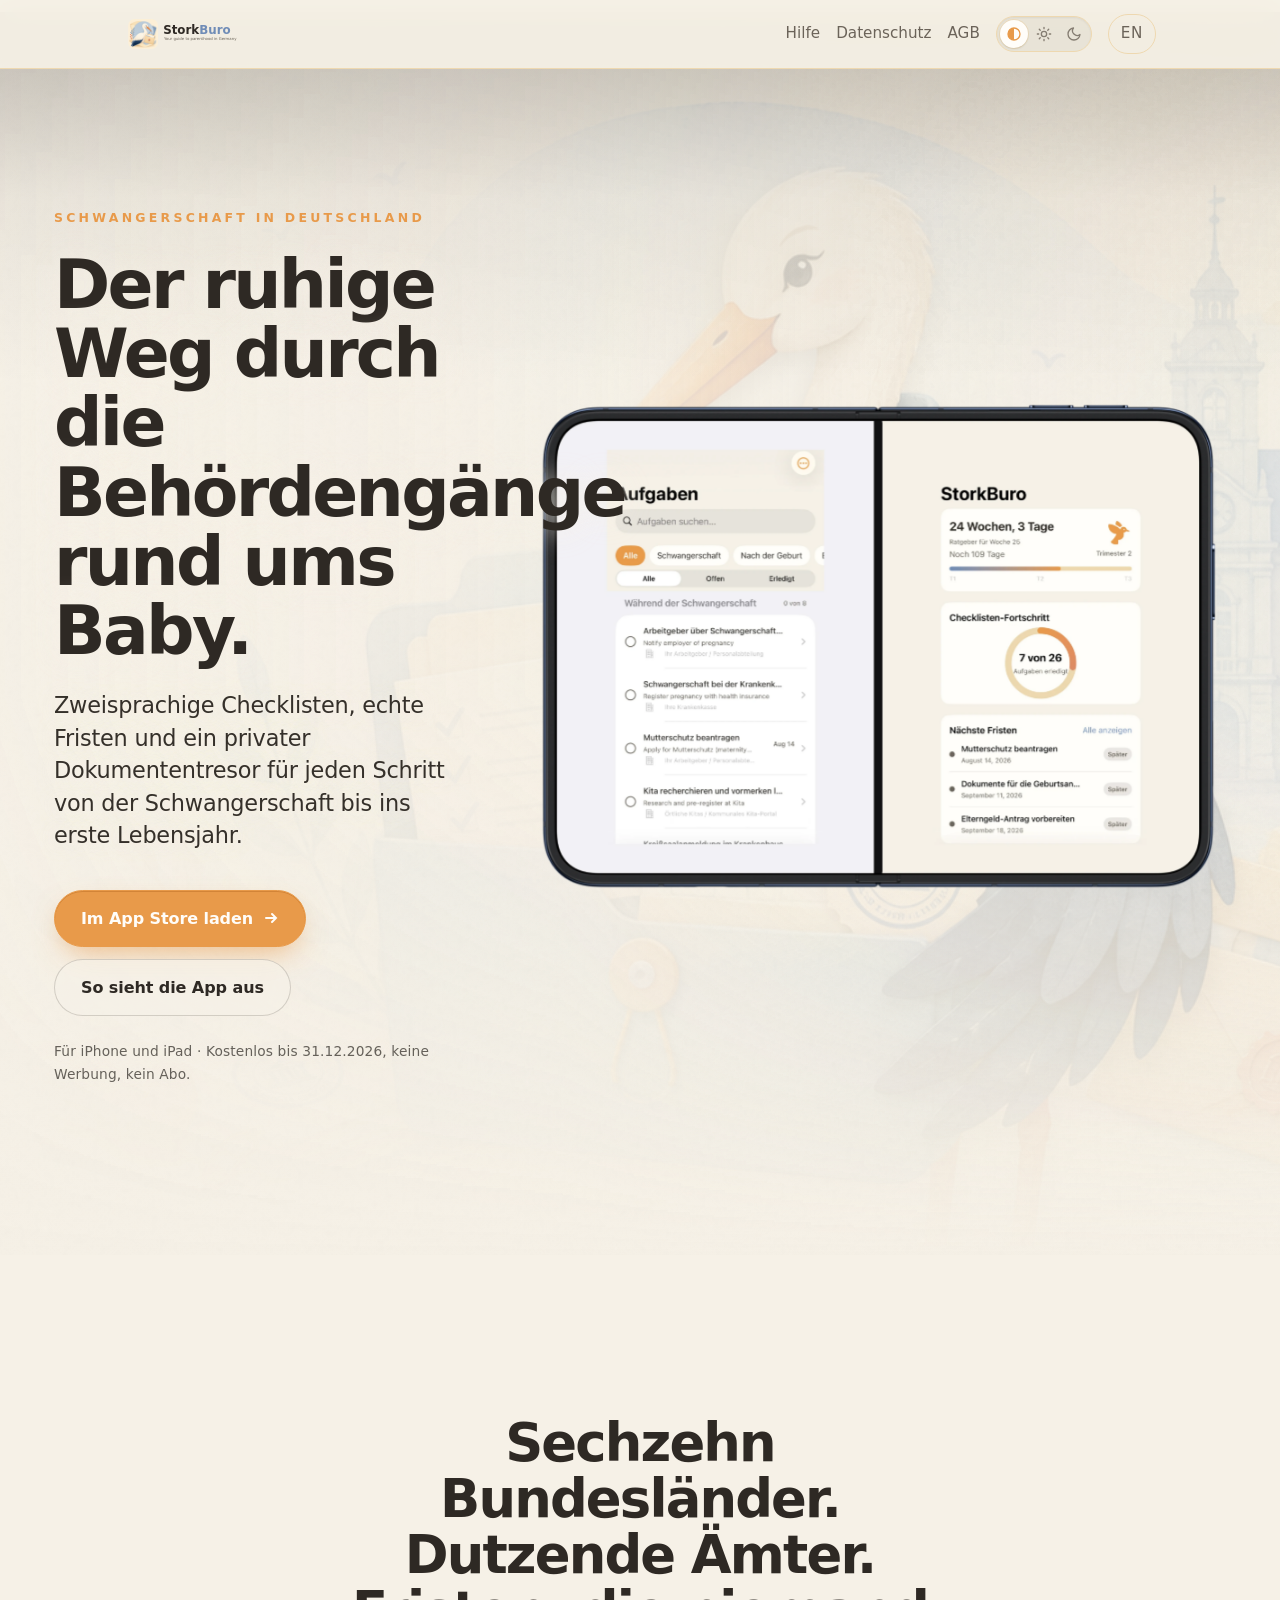
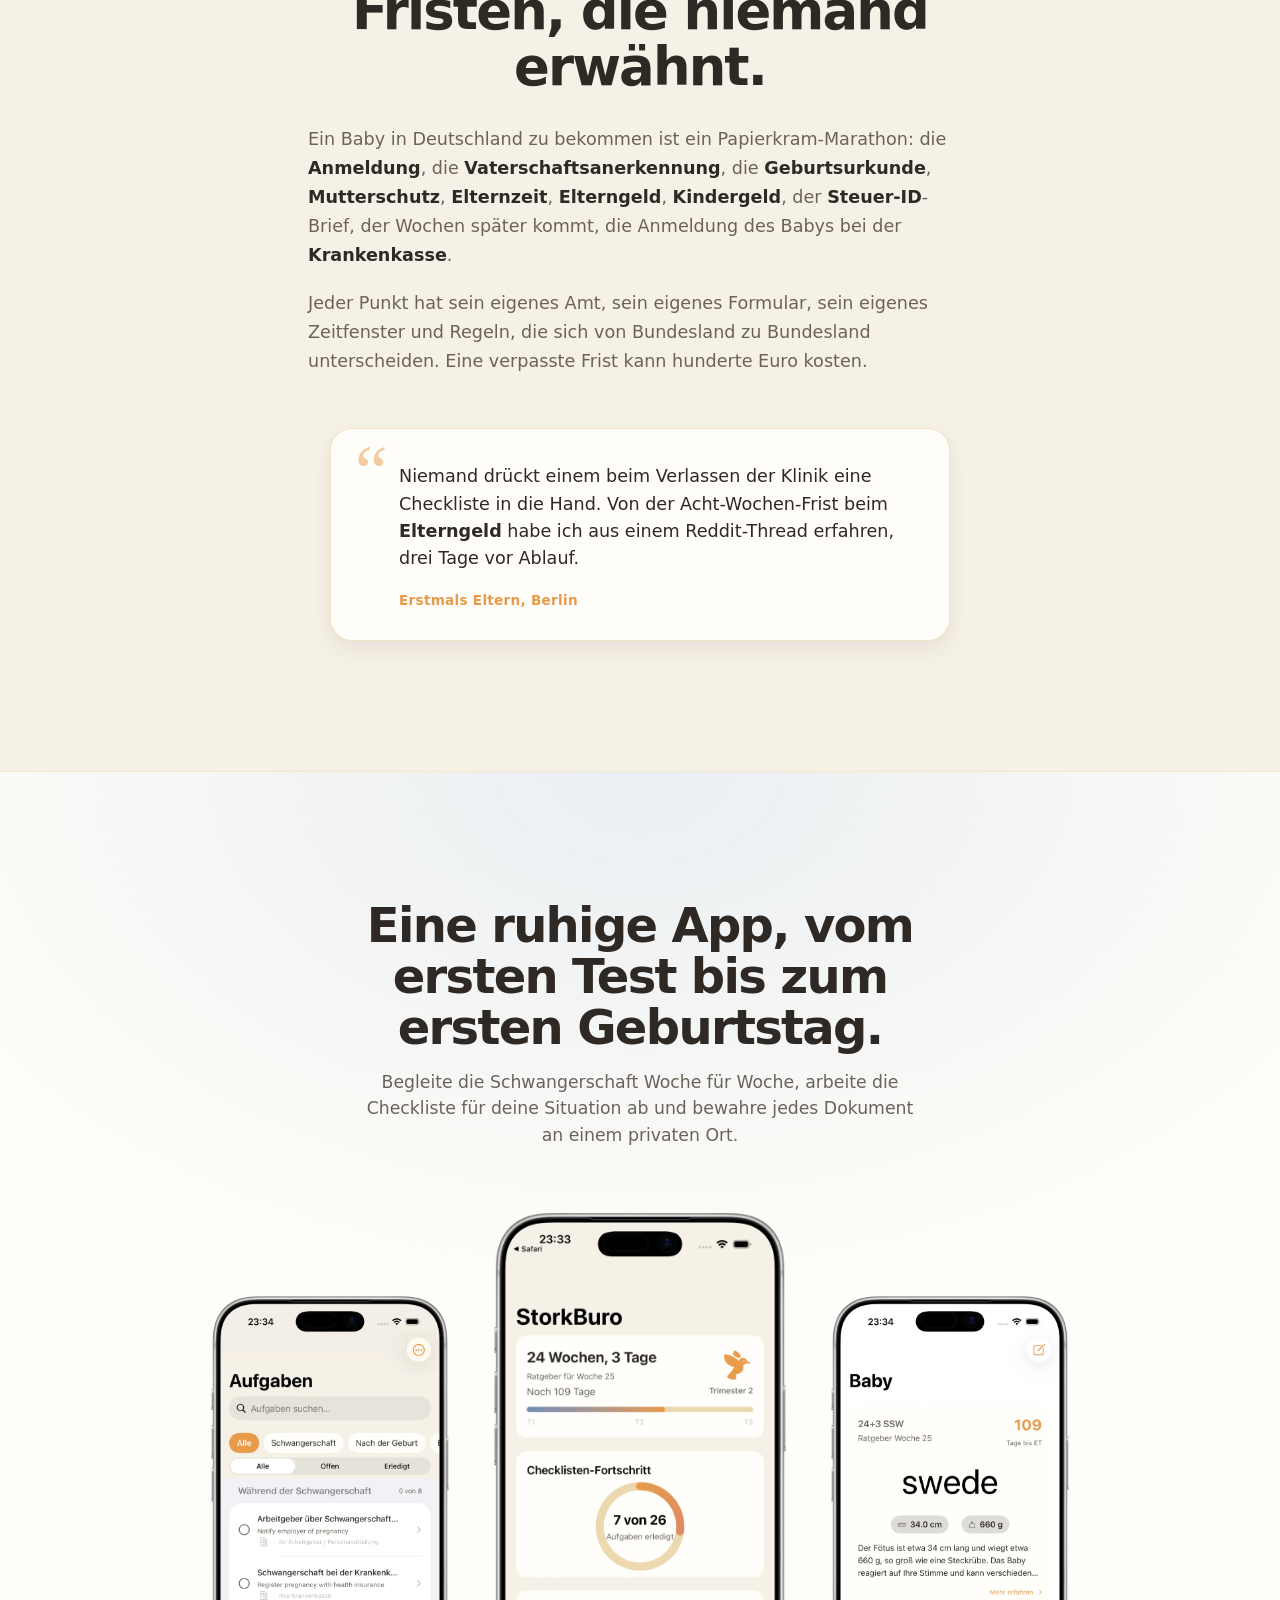
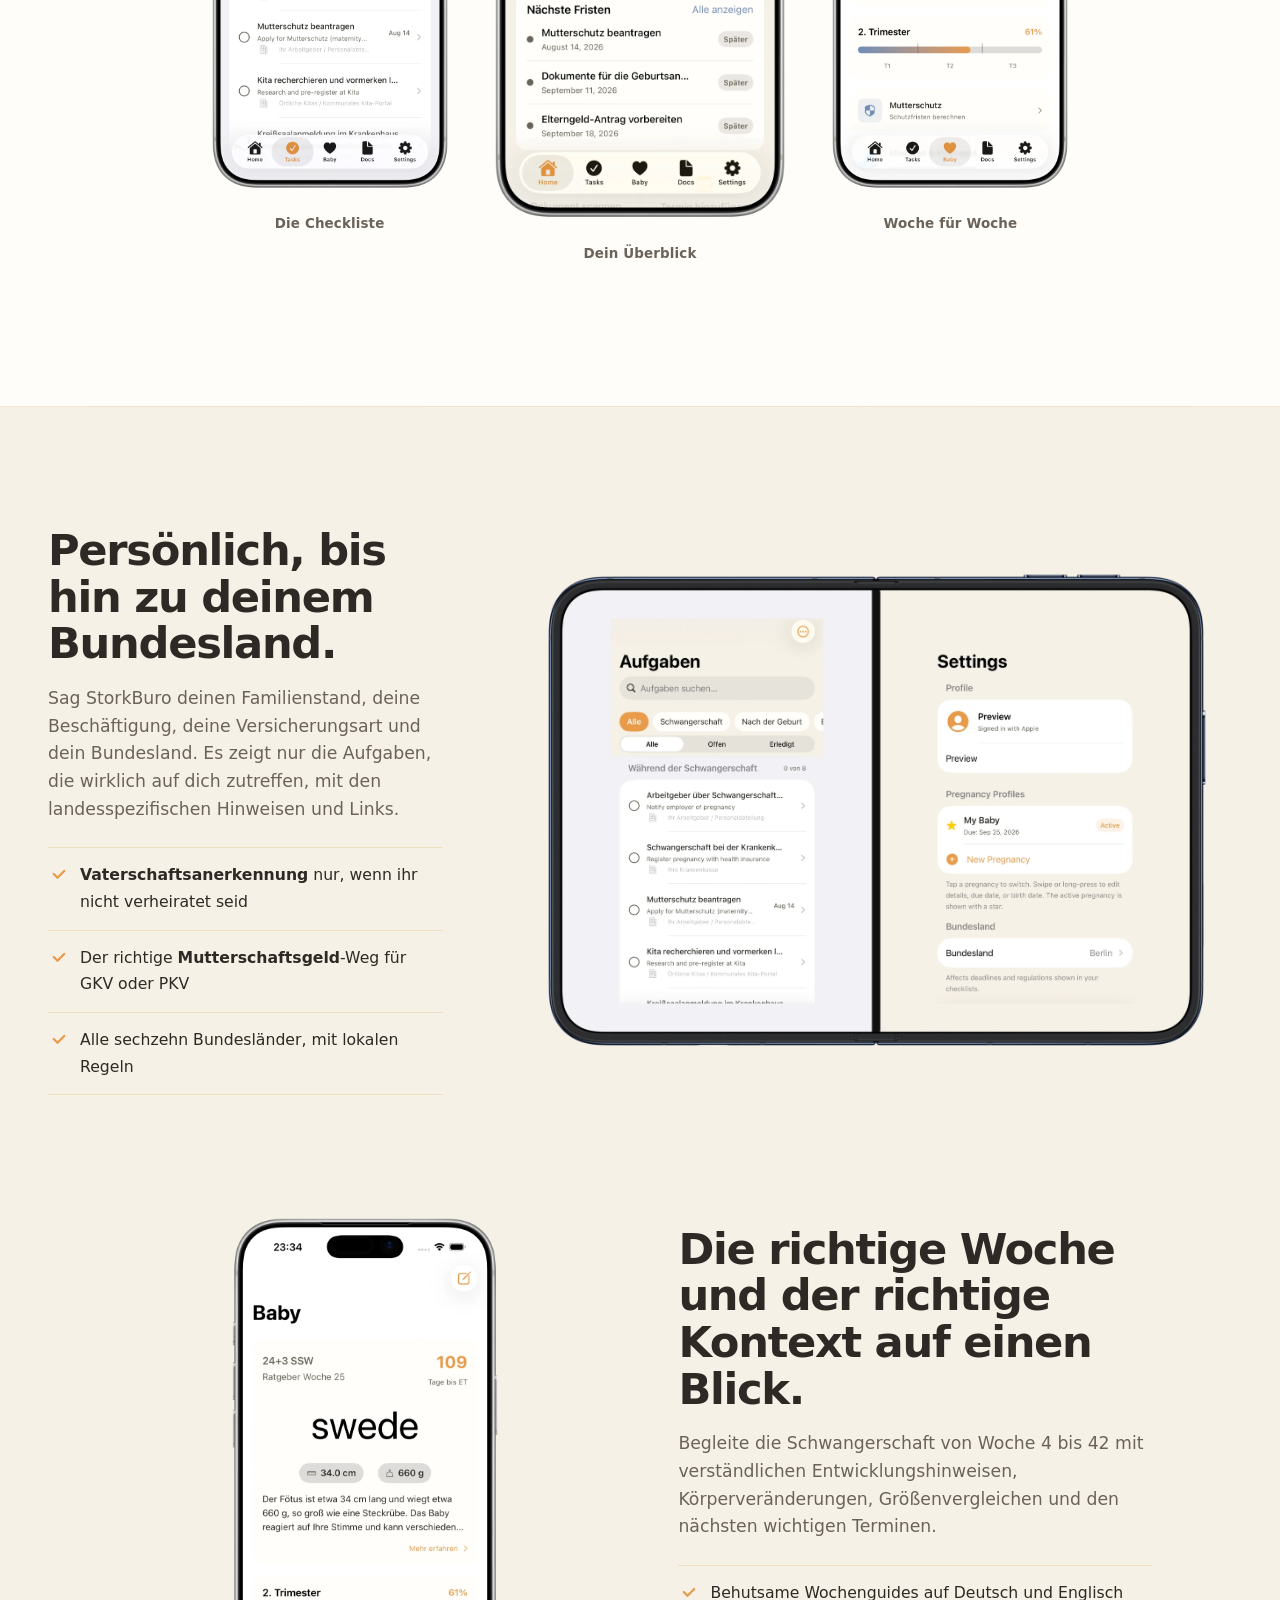
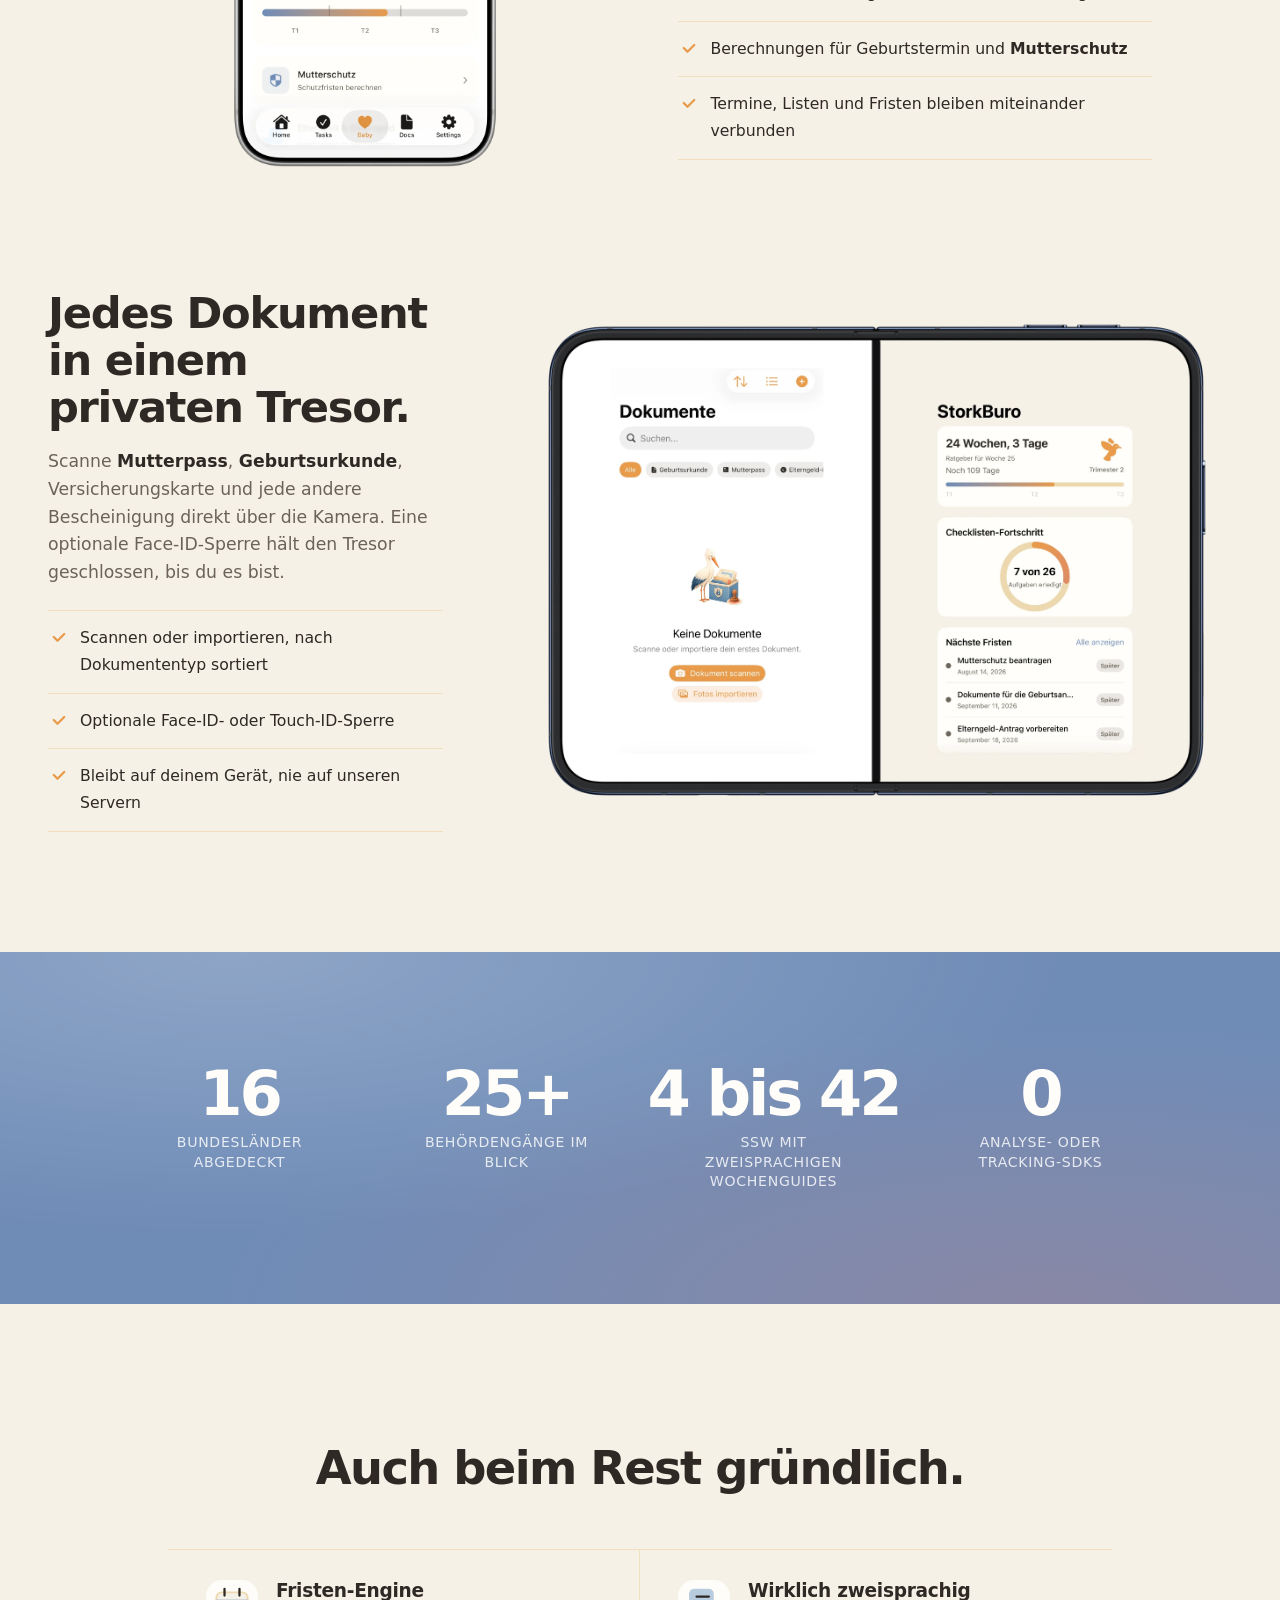
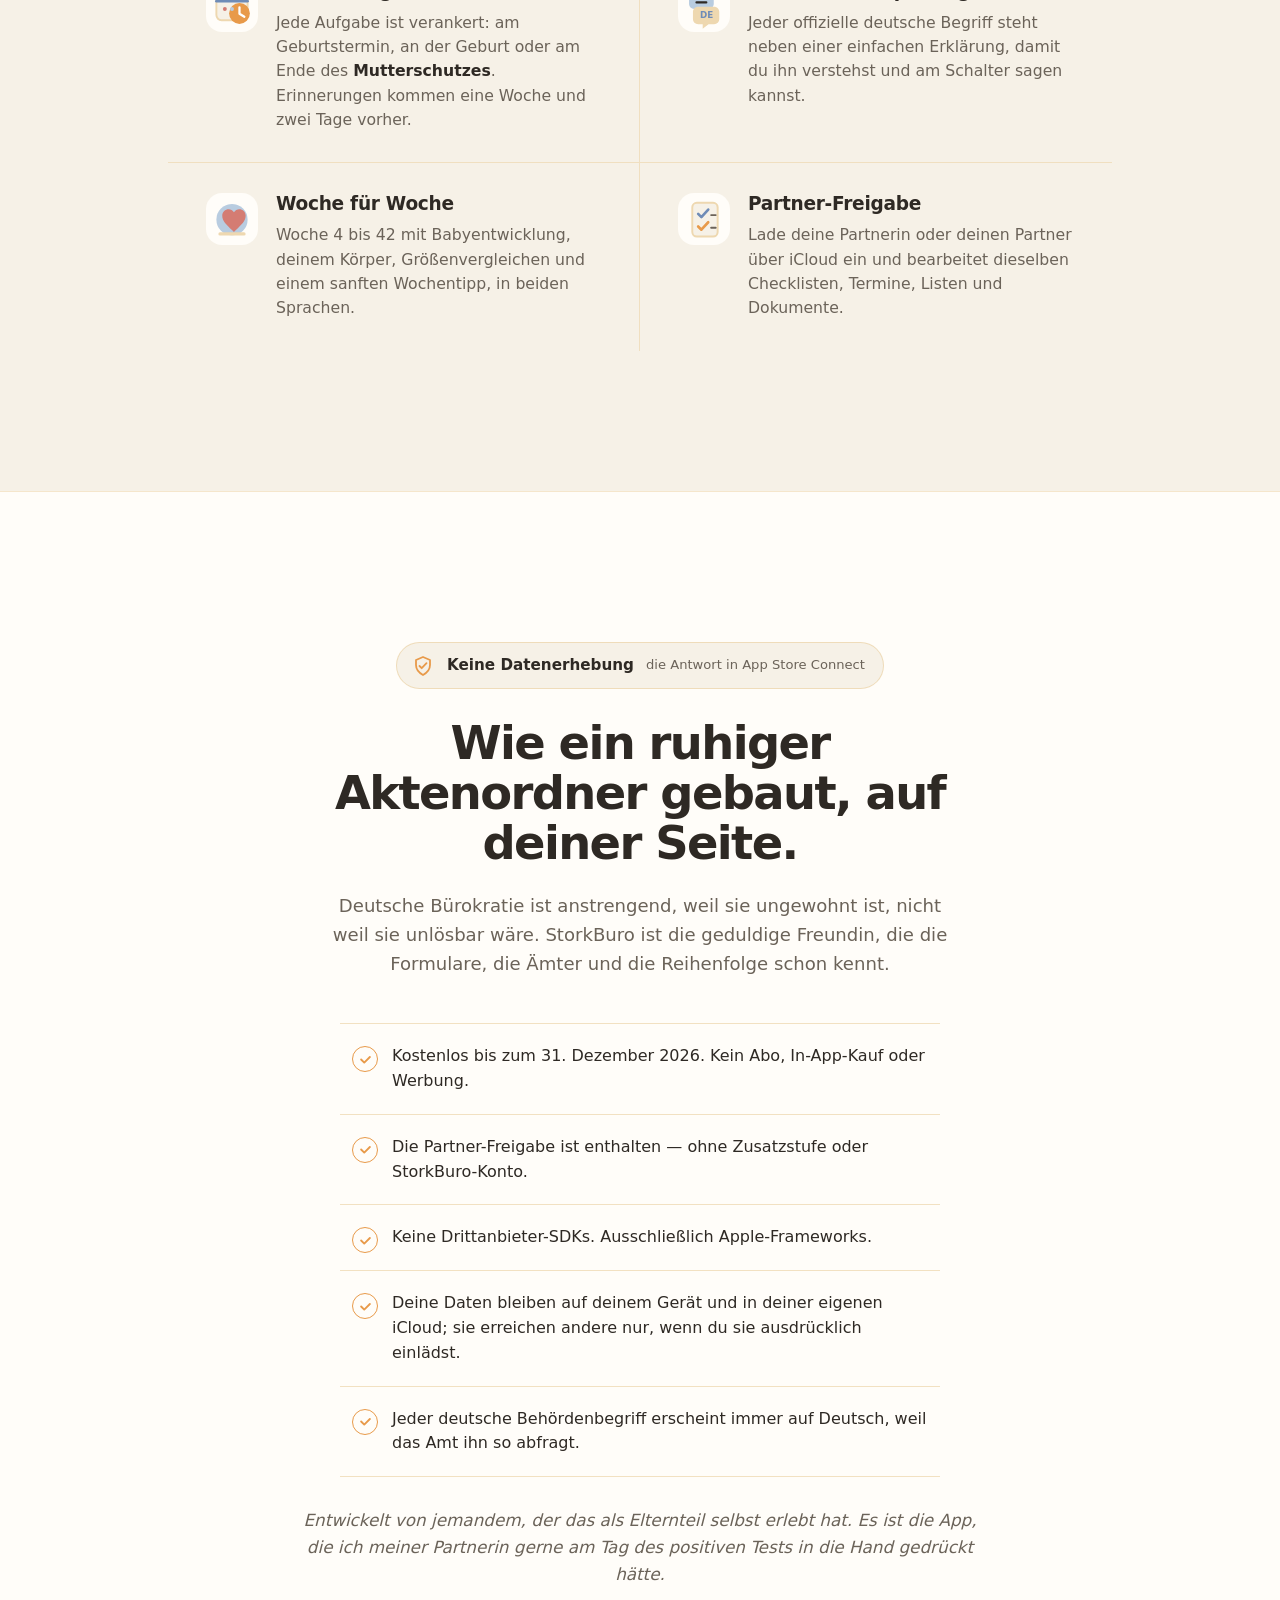
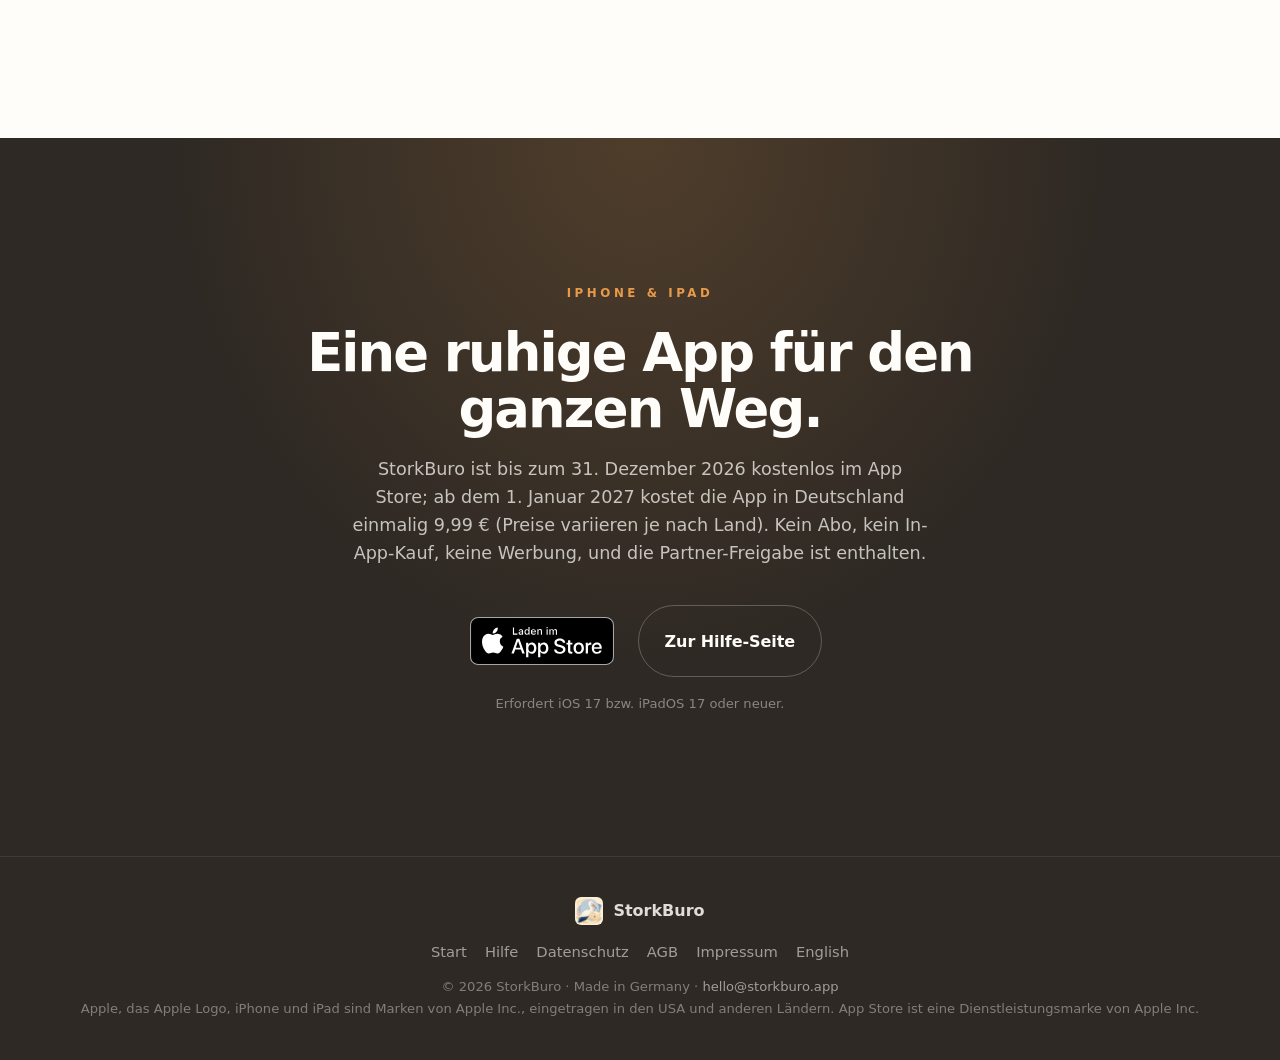
==== commit 38380aa6: "Update App Store links and official download badges" ====
--- a/de/index.html
+++ b/de/index.html
@@ -1,5 +1,7 @@
-<!DOCTYPE html><html lang="de"> <head><meta charset="UTF-8"><meta name="viewport" content="width=device-width, initial-scale=1.0"><title>StorkBuro — Der ruhige Bürokratie-Begleiter für Eltern in Deutschland</title><meta name="description" content="StorkBuro ist die datenschutzfreundliche iPhone- und iPad-App, die Eltern Schritt für Schritt durch die Bürokratie rund um die Geburt in Deutschland führt: zweisprachige Checklisten, Fristen, Dokumenten-Tresor, Schwangerschafts-Tracker. Einmalkauf für iPhone und iPad."><meta name="theme-color" content="#F6F1E7"><link rel="canonical" href="https://storkburo.app/de/"><script>(function(){try{var t=localStorage.getItem('storkburo-theme');if(t==='light'||t==='dark')document.documentElement.setAttribute('data-theme',t);}catch(e){}})();</script><meta property="og:title" content="StorkBuro — Der ruhige Bürokratie-Begleiter für Eltern in Deutschland"><meta property="og:description" content="StorkBuro ist die datenschutzfreundliche iPhone- und iPad-App, die Eltern Schritt für Schritt durch die Bürokratie rund um die Geburt in Deutschland führt: zweisprachige Checklisten, Fristen, Dokumenten-Tresor, Schwangerschafts-Tracker. Einmalkauf für iPhone und iPad."><meta property="og:type" content="website"><meta property="og:url" content="https://storkburo.app/de/"><meta property="og:image" content="https://storkburo.app/assets/social/og-hero-1200x630.png"><meta property="og:locale" content="de_DE"><meta property="og:locale:alternate" content="en_GB"><meta name="twitter:card" content="summary_large_image"><meta name="twitter:title" content="StorkBuro — Der ruhige Bürokratie-Begleiter für Eltern in Deutschland"><meta name="twitter:description" content="StorkBuro ist die datenschutzfreundliche iPhone- und iPad-App, die Eltern Schritt für Schritt durch die Bürokratie rund um die Geburt in Deutschland führt: zweisprachige Checklisten, Fristen, Dokumenten-Tresor, Schwangerschafts-Tracker. Einmalkauf für iPhone und iPad."><meta name="twitter:image" content="https://storkburo.app/assets/social/og-hero-1200x630.png"><link rel="icon" type="image/svg+xml" href="/assets/icons/favicon.svg"><link rel="icon" type="image/png" sizes="32x32" href="/assets/icons/favicon-32.png"><link rel="icon" type="image/png" sizes="16x16" href="/assets/icons/favicon-16.png"><link rel="apple-touch-icon" sizes="180x180" href="/assets/icons/apple-touch-icon.png"><link rel="alternate" hreflang="en" href="https://storkburo.app/"><link rel="alternate" hreflang="de" href="https://storkburo.app/de/"><link rel="alternate" hreflang="x-default" href="https://storkburo.app/"><link rel="stylesheet" href="/_astro/index.DBQy7M6f.css">
-<link rel="stylesheet" href="/_astro/index.BB18Dica.css"></head> <body> <header class="site-header" data-sticky="true"> <nav class="site-nav" aria-label="Hauptnavigation"> <a class="brand" href="/de/" aria-label="StorkBuro Startseite"> <img src="/assets/brand/storkburo-lockup-horizontal.svg" alt="StorkBuro"> </a> <div class="nav-links"> <a href="/de/support/">Hilfe</a> <a href="/de/privacy/">Datenschutz</a> <a href="/de/terms/">AGB</a> <div id="theme-toggle" class="theme-segment theme-segment--md" role="radiogroup" aria-label="Erscheinungsbild"> <button type="button" role="radio" aria-checked="true" tabindex="0" data-theme-value="auto" class="theme-segment-btn" aria-label="Automatisch (Systemstandard)" title="Automatisch (Systemstandard)"> <svg viewBox="0 0 24 24" width="16" height="16" fill="none" stroke="currentColor" stroke-width="2" stroke-linecap="round" stroke-linejoin="round" aria-hidden="true"> <circle cx="12" cy="12" r="9"></circle> <path d="M12 3a9 9 0 0 0 0 18z" fill="currentColor" stroke="none"></path> </svg> </button> <button type="button" role="radio" aria-checked="false" tabindex="-1" data-theme-value="light" class="theme-segment-btn" aria-label="Hellmodus" title="Hellmodus"> <svg viewBox="0 0 24 24" width="16" height="16" fill="none" stroke="currentColor" stroke-width="2" stroke-linecap="round" stroke-linejoin="round" aria-hidden="true"> <circle cx="12" cy="12" r="4"></circle> <path d="M12 2v2M12 20v2M4.93 4.93l1.41 1.41M17.66 17.66l1.41 1.41M2 12h2M20 12h2M4.93 19.07l1.41-1.41M17.66 6.34l1.41-1.41"></path> </svg> </button> <button type="button" role="radio" aria-checked="false" tabindex="-1" data-theme-value="dark" class="theme-segment-btn" aria-label="Dunkelmodus" title="Dunkelmodus"> <svg viewBox="0 0 24 24" width="16" height="16" fill="none" stroke="currentColor" stroke-width="2" stroke-linecap="round" stroke-linejoin="round" aria-hidden="true"> <path d="M21 12.79A9 9 0 1 1 11.21 3 7 7 0 0 0 21 12.79z"></path> </svg> </button> </div> <a class="lang-toggle" href="/" aria-label="Read in English">EN</a> </div> </nav> </header>  <main> <section class="hero" aria-labelledby="hero-headline"> <div class="hero-bg" aria-hidden="true"> <img src="/assets/illustrations/website-hero.png" alt="" width="1792" height="941" loading="eager" decoding="async" fetchpriority="high"> <div class="hero-veil"></div> <div class="hero-grain"></div> </div> <div class="hero-layout"> <div class="hero-content"> <p class="hero-eyebrow">Schwangerschaft in Deutschland</p> <h1 id="hero-headline" class="hero-headline">Der ruhige Weg durch die Behördengänge rund ums Baby.</h1> <p class="hero-lede">Zweisprachige Checklisten, echte Fristen und ein privater Dokumententresor für jeden Schritt von der Schwangerschaft bis ins erste Lebensjahr.</p> <div class="hero-cta-row"> <a href="#download" class="cta-primary"> Im App Store laden <svg width="16" height="16" viewBox="0 0 16 16" fill="none" stroke="currentColor" stroke-width="2" stroke-linecap="round" aria-hidden="true"> <path d="M3 8h10M9 4l4 4-4 4"></path> </svg> </a> <a href="#showcase" class="cta-ghost">So sieht die App aus</a> </div> <p class="hero-meta">Für iPhone und iPad · Einmalkauf, keine Werbung, kein Abo.</p> </div> <figure class="device-mockup device-mockup--duo hero-device"> <img src="/assets/devices/de/duo-tasks-dashboard.webp" alt="Design-Mock-up von StorkBuro auf einem geöffneten iPhone Duo: Aufgaben und Schwangerschaftsübersicht nebeneinander." width="3093" height="2247" loading="eager" decoding="async" fetchpriority="high"> </figure> </div> </section>  <section class="story" id="story"> <div class="story-inner fade-in"> <h2>Sechzehn Bundesländer. Dutzende Ämter. Fristen, die niemand erwähnt.</h2> <p>
+<!DOCTYPE html><html lang="de"> <head><meta charset="UTF-8"><meta name="viewport" content="width=device-width, initial-scale=1.0"><title>StorkBuro — Der ruhige Bürokratie-Begleiter für Eltern in Deutschland</title><meta name="description" content="StorkBuro ist die datenschutzfreundliche iPhone- und iPad-App, die Eltern Schritt für Schritt durch die Bürokratie rund um die Geburt in Deutschland führt: zweisprachige Checklisten, Fristen, Dokumenten-Tresor, Schwangerschafts-Tracker. Kostenlos bis zum 31. Dezember 2026. Kein Abo."><meta name="theme-color" content="#F6F1E7"><link rel="canonical" href="https://storkburo.app/de/"><script>(function(){try{var t=localStorage.getItem('storkburo-theme');if(t==='light'||t==='dark')document.documentElement.setAttribute('data-theme',t);}catch(e){}})();</script><meta property="og:title" content="StorkBuro — Der ruhige Bürokratie-Begleiter für Eltern in Deutschland"><meta property="og:description" content="StorkBuro ist die datenschutzfreundliche iPhone- und iPad-App, die Eltern Schritt für Schritt durch die Bürokratie rund um die Geburt in Deutschland führt: zweisprachige Checklisten, Fristen, Dokumenten-Tresor, Schwangerschafts-Tracker. Kostenlos bis zum 31. Dezember 2026. Kein Abo."><meta property="og:type" content="website"><meta property="og:url" content="https://storkburo.app/de/"><meta property="og:image" content="https://storkburo.app/assets/social/og-hero-1200x630.png"><meta property="og:locale" content="de_DE"><meta property="og:locale:alternate" content="en_GB"><meta name="twitter:card" content="summary_large_image"><meta name="twitter:title" content="StorkBuro — Der ruhige Bürokratie-Begleiter für Eltern in Deutschland"><meta name="twitter:description" content="StorkBuro ist die datenschutzfreundliche iPhone- und iPad-App, die Eltern Schritt für Schritt durch die Bürokratie rund um die Geburt in Deutschland führt: zweisprachige Checklisten, Fristen, Dokumenten-Tresor, Schwangerschafts-Tracker. Kostenlos bis zum 31. Dezember 2026. Kein Abo."><meta name="twitter:image" content="https://storkburo.app/assets/social/og-hero-1200x630.png"><link rel="icon" type="image/svg+xml" href="/assets/icons/favicon.svg"><link rel="icon" type="image/png" sizes="32x32" href="/assets/icons/favicon-32.png"><link rel="icon" type="image/png" sizes="16x16" href="/assets/icons/favicon-16.png"><link rel="apple-touch-icon" sizes="180x180" href="/assets/icons/apple-touch-icon.png"><link rel="alternate" hreflang="en" href="https://storkburo.app/"><link rel="alternate" hreflang="de" href="https://storkburo.app/de/"><link rel="alternate" hreflang="x-default" href="https://storkburo.app/"><link rel="stylesheet" href="/_astro/index.DBQy7M6f.css">
+<link rel="stylesheet" href="/_astro/index.BB18Dica.css">
+<style>.app-store-badge-space[data-astro-cid-pfs5tged]{display:inline-flex;justify-content:center;padding:12px;vertical-align:middle}.app-store-badge[data-astro-cid-pfs5tged]{display:inline-flex;border-radius:7px}.app-store-badge[data-astro-cid-pfs5tged] img[data-astro-cid-pfs5tged]{display:block;width:auto;height:48px;max-width:none}.app-store-badge[data-astro-cid-pfs5tged]:focus-visible{outline:3px solid var(--stork-beak);outline-offset:5px}
+</style></head> <body> <header class="site-header" data-sticky="true"> <nav class="site-nav" aria-label="Hauptnavigation"> <a class="brand" href="/de/" aria-label="StorkBuro Startseite"> <img src="/assets/brand/storkburo-lockup-horizontal.svg" alt="StorkBuro"> </a> <div class="nav-links"> <a href="/de/support/">Hilfe</a> <a href="/de/privacy/">Datenschutz</a> <a href="/de/terms/">AGB</a> <div id="theme-toggle" class="theme-segment theme-segment--md" role="radiogroup" aria-label="Erscheinungsbild"> <button type="button" role="radio" aria-checked="true" tabindex="0" data-theme-value="auto" class="theme-segment-btn" aria-label="Automatisch (Systemstandard)" title="Automatisch (Systemstandard)"> <svg viewBox="0 0 24 24" width="16" height="16" fill="none" stroke="currentColor" stroke-width="2" stroke-linecap="round" stroke-linejoin="round" aria-hidden="true"> <circle cx="12" cy="12" r="9"></circle> <path d="M12 3a9 9 0 0 0 0 18z" fill="currentColor" stroke="none"></path> </svg> </button> <button type="button" role="radio" aria-checked="false" tabindex="-1" data-theme-value="light" class="theme-segment-btn" aria-label="Hellmodus" title="Hellmodus"> <svg viewBox="0 0 24 24" width="16" height="16" fill="none" stroke="currentColor" stroke-width="2" stroke-linecap="round" stroke-linejoin="round" aria-hidden="true"> <circle cx="12" cy="12" r="4"></circle> <path d="M12 2v2M12 20v2M4.93 4.93l1.41 1.41M17.66 17.66l1.41 1.41M2 12h2M20 12h2M4.93 19.07l1.41-1.41M17.66 6.34l1.41-1.41"></path> </svg> </button> <button type="button" role="radio" aria-checked="false" tabindex="-1" data-theme-value="dark" class="theme-segment-btn" aria-label="Dunkelmodus" title="Dunkelmodus"> <svg viewBox="0 0 24 24" width="16" height="16" fill="none" stroke="currentColor" stroke-width="2" stroke-linecap="round" stroke-linejoin="round" aria-hidden="true"> <path d="M21 12.79A9 9 0 1 1 11.21 3 7 7 0 0 0 21 12.79z"></path> </svg> </button> </div> <a class="lang-toggle" href="/" aria-label="Read in English">EN</a> </div> </nav> </header>  <main> <section class="hero" aria-labelledby="hero-headline"> <div class="hero-bg" aria-hidden="true"> <img src="/assets/illustrations/website-hero.png" alt="" width="1792" height="941" loading="eager" decoding="async" fetchpriority="high"> <div class="hero-veil"></div> <div class="hero-grain"></div> </div> <div class="hero-layout"> <div class="hero-content"> <p class="hero-eyebrow">Schwangerschaft in Deutschland</p> <h1 id="hero-headline" class="hero-headline">Der ruhige Weg durch die Behördengänge rund ums Baby.</h1> <p class="hero-lede">Zweisprachige Checklisten, echte Fristen und ein privater Dokumententresor für jeden Schritt von der Schwangerschaft bis ins erste Lebensjahr.</p> <div class="hero-cta-row"> <a href="https://apps.apple.com/app/id6765492631" class="cta-primary"> Im App Store laden <svg width="16" height="16" viewBox="0 0 16 16" fill="none" stroke="currentColor" stroke-width="2" stroke-linecap="round" aria-hidden="true"> <path d="M3 8h10M9 4l4 4-4 4"></path> </svg> </a> <a href="#showcase" class="cta-ghost">So sieht die App aus</a> </div> <p class="hero-meta">Für iPhone und iPad · Kostenlos bis 31.12.2026, keine Werbung, kein Abo.</p> </div> <figure class="device-mockup device-mockup--duo hero-device"> <img src="/assets/devices/de/duo-tasks-dashboard.webp" alt="Design-Mock-up von StorkBuro auf einem geöffneten iPhone Duo: Aufgaben und Schwangerschaftsübersicht nebeneinander." width="3093" height="2247" loading="eager" decoding="async" fetchpriority="high"> </figure> </div> </section>  <section class="story" id="story"> <div class="story-inner fade-in"> <h2>Sechzehn Bundesländer. Dutzende Ämter. Fristen, die niemand erwähnt.</h2> <p>
 Ein Baby in Deutschland zu bekommen ist ein Papierkram-Marathon: die <strong>Anmeldung</strong>, die <strong>Vaterschaftsanerkennung</strong>, die <strong>Geburtsurkunde</strong>, <strong>Mutterschutz</strong>, <strong>Elternzeit</strong>, <strong>Elterngeld</strong>, <strong>Kindergeld</strong>, der <strong>Steuer-ID</strong>-Brief, der Wochen später kommt, die Anmeldung des Babys bei der <strong>Krankenkasse</strong>.
 </p> <p>
 Jeder Punkt hat sein eigenes Amt, sein eigenes Formular, sein eigenes Zeitfenster und Regeln, die sich von Bundesland zu Bundesland unterscheiden. Eine verpasste Frist kann hunderte Euro kosten.
@@ -11,17 +13,15 @@
 Scanne <strong>Mutterpass</strong>, <strong>Geburtsurkunde</strong>, Versicherungskarte und jede andere Bescheinigung direkt über die Kamera. Eine optionale Face-ID-Sperre hält den Tresor geschlossen, bis du es bist.
 </p> <ul class="fs-points"> <li>Scannen oder importieren, nach Dokumententyp sortiert</li> <li>Optionale Face-ID- oder Touch-ID-Sperre</li> <li>Bleibt auf deinem Gerät, nie auf unseren Servern</li> </ul> </div> <div class="fs-media"> <figure class="device-mockup device-mockup--duo "> <img src="/assets/devices/de/duo-docs-dashboard.webp" alt="Duo-Design-Mock-up von StorkBuro mit privatem Dokumenten-Tresor neben der Schwangerschaftsübersicht." width="3093" height="2247" loading="lazy" decoding="async" fetchpriority="auto"> </figure> </div> </section>  <section class="highlights" aria-label="StorkBuro auf einen Blick"> <div class="highlights-grid"> <div class="highlight-item fade-in"><h3>16</h3><p>Bundesländer abgedeckt</p></div> <div class="highlight-item fade-in"><h3>25+</h3><p>Behördengänge im Blick</p></div> <div class="highlight-item fade-in"><h3>4&nbsp;bis&nbsp;42</h3><p>SSW mit zweisprachigen Wochenguides</p></div> <div class="highlight-item fade-in"><h3>0</h3><p>Analyse- oder Tracking-SDKs</p></div> </div> </section>  <section class="capabilities"> <div class="capabilities-header fade-in"> <h2>Auch beim Rest gründlich.</h2> </div> <div class="capabilities-grid"> <div class="capability fade-in"> <img src="/assets/ui/feature-deadlines.svg" alt=""> <div> <h3>Fristen-Engine</h3> <p>Jede Aufgabe ist verankert: am Geburtstermin, an der Geburt oder am Ende des <strong>Mutterschutzes</strong>. Erinnerungen kommen eine Woche und zwei Tage vorher.</p> </div> </div> <div class="capability fade-in"> <img src="/assets/ui/feature-bilingual.svg" alt=""> <div> <h3>Wirklich zweisprachig</h3> <p>Jeder offizielle deutsche Begriff steht neben einer einfachen Erklärung, damit du ihn verstehst und am Schalter sagen kannst.</p> </div> </div> <div class="capability fade-in"> <img src="/assets/ui/feature-pregnancy.svg" alt=""> <div> <h3>Woche für Woche</h3> <p>Woche 4 bis 42 mit Babyentwicklung, deinem Körper, Größenvergleichen und einem sanften Wochentipp, in beiden Sprachen.</p> </div> </div> <div class="capability fade-in"> <img src="/assets/ui/feature-checklists.svg" alt=""> <div> <h3>Partner-Freigabe</h3> <p>Lade deine Partnerin oder deinen Partner über iCloud ein und bearbeitet dieselben Checklisten, Termine, Listen und Dokumente.</p> </div> </div> </div> </section>  <section class="privacy"> <div class="privacy-inner fade-in"> <span class="privacy-badge"> <svg viewBox="0 0 24 24" aria-hidden="true"> <path d="M12 3l7 3v5c0 5-3.5 8-7 10-3.5-2-7-5-7-10V6l7-3z"></path> <path d="M8.5 12l2.2 2.2 4.8-5"></path> </svg> <b>Keine Datenerhebung</b> <span>die Antwort in App Store Connect</span> </span> <h2>Wie ein ruhiger Aktenordner gebaut, auf deiner Seite.</h2> <p class="privacy-lede">
 Deutsche Bürokratie ist anstrengend, weil sie ungewohnt ist, nicht weil sie unlösbar wäre. StorkBuro ist die geduldige Freundin, die die Formulare, die Ämter und die Reihenfolge schon kennt.
-</p> <ul class="promise"> <li>Einmalig kostenpflichtiger Download. Kein Abo, In-App-Kauf oder Werbung.</li> <li>Die Partner-Freigabe ist enthalten — ohne Zusatzstufe oder StorkBuro-Konto.</li> <li>Keine Drittanbieter-SDKs. Ausschließlich Apple-Frameworks.</li> <li>Deine Daten bleiben auf deinem Gerät und in deiner eigenen iCloud; sie erreichen andere nur, wenn du sie ausdrücklich einlädst.</li> <li>Jeder deutsche Behördenbegriff erscheint immer auf Deutsch, weil das Amt ihn so abfragt.</li> </ul> <p class="privacy-coda">
+</p> <ul class="promise"> <li>Kostenlos bis zum 31. Dezember 2026. Kein Abo, In-App-Kauf oder Werbung.</li> <li>Die Partner-Freigabe ist enthalten — ohne Zusatzstufe oder StorkBuro-Konto.</li> <li>Keine Drittanbieter-SDKs. Ausschließlich Apple-Frameworks.</li> <li>Deine Daten bleiben auf deinem Gerät und in deiner eigenen iCloud; sie erreichen andere nur, wenn du sie ausdrücklich einlädst.</li> <li>Jeder deutsche Behördenbegriff erscheint immer auf Deutsch, weil das Amt ihn so abfragt.</li> </ul> <p class="privacy-coda">
 Entwickelt von jemandem, der das als Elternteil selbst erlebt hat. Es ist die App, die ich meiner Partnerin gerne am Tag des positiven Tests in die Hand gedrückt hätte.
 </p> </div> </section>  <section class="cta-section" id="download"> <div class="cta-section-inner"> <p class="cta-eyebrow fade-in">iPhone &amp; iPad</p> <h2 class="fade-in">Eine ruhige App für den ganzen Weg.</h2> <p class="lead fade-in">
-StorkBuro ist ein einmalig kostenpflichtiger Download im App Store. Kein Abo, kein In-App-Kauf, keine Werbung, und die Partner-Freigabe ist enthalten.
-</p> <div class="cta-row fade-in"> <a href="#" class="cta-primary" id="app-store-link" data-todo="APP_STORE_URL in src/config.ts eintragen, sobald der App-Store-Link existiert.">
-Im App Store laden
-<svg width="16" height="16" viewBox="0 0 16 16" fill="none" stroke="currentColor" stroke-width="2" stroke-linecap="round" aria-hidden="true"><path d="M3 8h10M9 4l4 4-4 4"></path></svg> </a> <a href="/de/support/" class="cta-ghost">Zur Hilfe-Seite</a> </div> <p class="form-note fade-in">Erfordert iOS 17 bzw. iPadOS 17 oder neuer.</p> </div> </section> </main> <script>
+StorkBuro ist bis zum 31. Dezember 2026 kostenlos im App Store; ab dem 1. Januar 2027 kostet die App in Deutschland einmalig 9,99 € (Preise variieren je nach Land). Kein Abo, kein In-App-Kauf, keine Werbung, und die Partner-Freigabe ist enthalten.
+</p> <div class="cta-row"> <span class="app-store-badge-space" data-astro-cid-pfs5tged> <a href="https://apps.apple.com/app/id6765492631" id="app-store-link" class="app-store-badge" data-astro-cid-pfs5tged> <img src="/assets/app-store/download-de.svg" alt="Im App Store laden" width="143.596884" height="48" data-astro-cid-pfs5tged> </a> </span>  <a href="/de/support/" class="cta-ghost">Zur Hilfe-Seite</a> </div> <p class="form-note fade-in">Erfordert iOS 17 bzw. iPadOS 17 oder neuer.</p> </div> </section> </main> <script>
     const io = new IntersectionObserver((entries) => {
       entries.forEach(e => { if (e.isIntersecting) e.target.classList.add('visible'); });
     }, { threshold: 0.12, rootMargin: '0px 0px -60px 0px' });
     document.querySelectorAll('.fade-in').forEach(el => io.observe(el));
   </script>  <footer class="site-footer"> <div class="footer-brand"> <img src="/assets/brand/storkburo-mark.svg" alt=""> <span>StorkBuro</span> </div> <nav class="footer-links" aria-label="Fußzeile"> <a href="/de/">Start</a> <a href="/de/support/">Hilfe</a> <a href="/de/privacy/">Datenschutz</a> <a href="/de/terms/">AGB</a> <a href="/de/impressum/">Impressum</a> <a href="/">English</a> </nav> <p>
 &copy; 2026 StorkBuro &middot; Made in Germany &middot;
-<a class="mail" href="mailto:hello@storkburo.app">hello@storkburo.app</a> </p> </footer> <script src="/assets/theme.js" defer></script> </body> </html>+<a class="mail" href="mailto:hello@storkburo.app">hello@storkburo.app</a> </p> <p class="apple-credit"> Apple, das Apple Logo, iPhone und iPad sind Marken von Apple Inc., eingetragen in den USA und anderen Ländern. App Store ist eine Dienstleistungsmarke von Apple Inc. </p> </footer> <script src="/assets/theme.js" defer></script> </body> </html>
